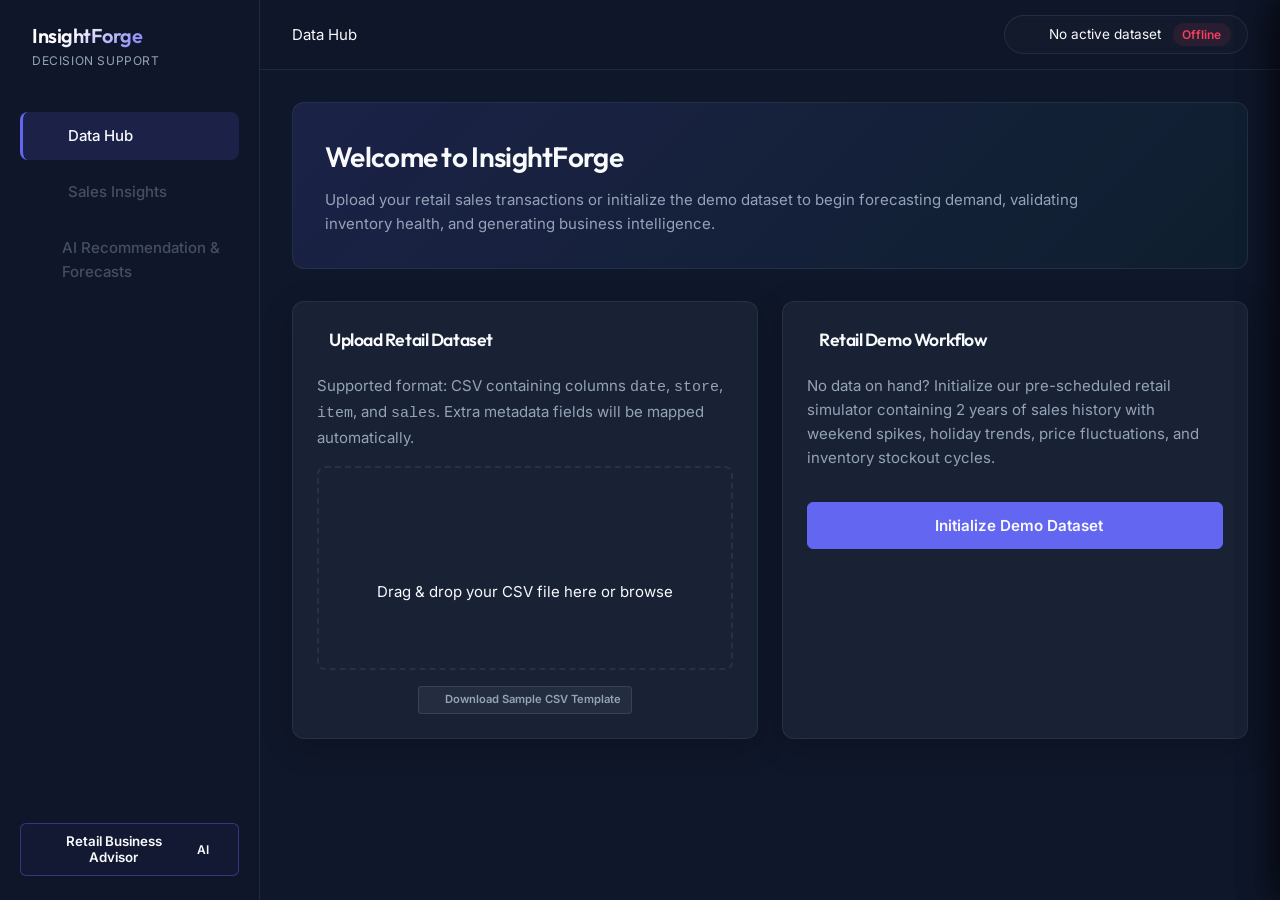
==== frontend/index.html @ f1011c2a "feat: forecasting experience - pre-train AI preview + real training progress (Phase 3) Model lineup " ====
<!DOCTYPE html>
<html lang="en">
<head>
    <meta charset="UTF-8">
    <meta name="viewport" content="width=device-width, initial-scale=1.0">
    <title>InsightForge – AI Retail Decision Support System</title>
    <!-- Google Fonts -->
    <link rel="preconnect" href="https://fonts.googleapis.com">
    <link rel="preconnect" href="https://fonts.gstatic.com" crossorigin>
    <link href="https://fonts.googleapis.com/css2?family=Inter:wght@300;400;500;600;700&family=Outfit:wght@400;500;600;700&display=swap" rel="stylesheet">
    <!-- Lucide Icons -->
    <script src="https://unpkg.com/lucide@latest"></script>
    <!-- Plotly.js -->
    <script src="https://cdn.plot.ly/plotly-2.32.0.min.js"></script>
    <!-- KaTeX for math formulas -->
    <link rel="stylesheet" href="https://cdn.jsdelivr.net/npm/katex@0.16.9/dist/katex.min.css">
    <script src="https://cdn.jsdelivr.net/npm/katex@0.16.9/dist/katex.min.js"></script>
    <!-- CSS Stylesheet -->
    <link rel="stylesheet" href="styles.css">
</head>
<body>
    <div class="app-container">
        <!-- Sidebar Navigation -->
        <aside class="sidebar">
            <div class="sidebar-header">
                <div class="logo-icon">
                    <i data-lucide="activity" class="accent-color"></i>
                </div>
                <div class="logo-text">
                    <h1>InsightForge</h1>
                    <span>Decision Support</span>
                </div>
            </div>
            
            <nav class="sidebar-menu">
                <a href="#" class="menu-item active" data-page="data-hub">
                    <i data-lucide="database"></i>
                    <span>Data Hub</span>
                </a>
                <a href="#" class="menu-item disabled" id="nav-eda" data-page="eda">
                    <i data-lucide="pie-chart"></i>
                    <span>Sales Insights</span>
                </a>
                <a href="#" class="menu-item disabled" id="nav-forecast" data-page="forecasting">
                    <i data-lucide="trending-up"></i>
                    <span>AI Recommendation & Forecasts</span>
                </a>
            </nav>
            
            <div class="sidebar-footer">
                <button class="btn btn-secondary chat-toggle-btn" id="open-chat-btn">
                    <i data-lucide="message-square-code"></i>
                    <span>Retail Business Advisor</span>
                    <span class="badge badge-pulse">AI</span>
                </button>
            </div>
        </aside>

        <!-- Main Layout Area -->
        <div class="main-layout">
            <!-- Header -->
            <header class="app-header">
                <div class="header-left">
                    <div class="breadcrumb">
                        <span id="current-page-title">Data Hub</span>
                    </div>
                </div>
                <div class="header-right">
                    <div class="dataset-status-card" id="header-status-card">
                        <i data-lucide="alert-circle" class="warning-color"></i>
                        <span id="header-dataset-name">No active dataset</span>
                        <span class="status-badge status-offline" id="header-dataset-badge">Offline</span>
                        <button class="btn btn-secondary btn-xs hidden" id="clear-dataset-btn" title="Clear the active dataset and every trained model, and start fresh">
                            <i data-lucide="trash-2"></i> Clear
                        </button>
                    </div>
                </div>
            </header>

            <!-- Main Content Scroll Container -->
            <main class="content-container">
                
                <!-- 1. DATA HUB PAGE -->
                <section class="content-page active" id="page-data-hub">
                    <div class="welcome-banner">
                        <div class="banner-content">
                            <h2>Welcome to InsightForge</h2>
                            <p>Upload your retail sales transactions or initialize the demo dataset to begin forecasting demand, validating inventory health, and generating business intelligence.</p>
                        </div>
                    </div>
                    
                    <div class="grid grid-2">
                        <!-- Upload Container -->
                        <div class="card glassmorphic">
                            <div class="card-header">
                                <div class="card-title-icon"><i data-lucide="upload-cloud"></i></div>
                                <h3>Upload Retail Dataset</h3>
                            </div>
                            <div class="card-body">
                                <p class="text-secondary mb-4">Supported format: CSV containing columns <code>date</code>, <code>store</code>, <code>item</code>, and <code>sales</code>. Extra metadata fields will be mapped automatically.</p>
                                <div class="upload-dropzone" id="dropzone">
                                    <input type="file" id="file-input" accept=".csv" class="hidden-input">
                                    <i data-lucide="file-spreadsheet" class="upload-icon"></i>
                                    <p class="dropzone-text">Drag & drop your CSV file here or <span class="accent-color cursor-pointer">browse</span></p>
                                    <span class="file-info" id="selected-file-info"></span>
                                </div>
                                <div style="margin-top: 1rem; text-align: center;">
                                    <a href="http://127.0.0.1:8000/api/dataset/template" download class="btn btn-secondary btn-xs" id="download-template-link" style="text-decoration: none; display: inline-flex; align-items: center; gap: 4px; padding: 4px 10px; font-size: 0.7rem; border-radius: 4px; background: rgba(255,255,255,0.05); border: 1px solid rgba(255,255,255,0.1); color: var(--text-secondary); cursor: pointer; transition: all 0.2s;">
                                        <i data-lucide="download" style="width: 12px; height: 12px; vertical-align: middle;"></i> Download Sample CSV Template
                                    </a>
                                </div>
                            </div>
                        </div>
                        
                        <!-- Quick Demo Load -->
                        <div class="card glassmorphic">
                            <div class="card-header">
                                <div class="card-title-icon"><i data-lucide="play-circle"></i></div>
                                <h3>Retail Demo Workflow</h3>
                            </div>
                            <div class="card-body flex-col justify-between">
                                <p class="text-secondary mb-4">No data on hand? Initialize our pre-scheduled retail simulator containing 2 years of sales history with weekend spikes, holiday trends, price fluctuations, and inventory stockout cycles.</p>
                                <button class="btn btn-primary btn-large w-full mt-4" id="load-demo-btn">
                                    <i data-lucide="cpu"></i>
                                    <span>Initialize Demo Dataset</span>
                                </button>
                                <div id="demo-load-status" class="mt-3 text-center text-sm"></div>
                            </div>
                        </div>
                    </div>
                    
                    <!-- Validation and Summary Section -->
                    <div class="card glassmorphic mt-6 hidden" id="dataset-summary-card">
                        <div class="card-header flex-row justify-between align-center">
                            <div class="flex-row align-center gap-2">
                                <div class="card-title-icon"><i data-lucide="shield-check" class="success-color"></i></div>
                                <h3>Dataset Health Check</h3>
                            </div>
                            <span class="badge badge-success" id="dataset-health-badge">✓ Ready for Planning</span>
                        </div>
                        <div class="card-body">
                            <div class="stats-overview-grid">
                                <div class="stat-box">
                                    <span class="stat-label">Total Records</span>
                                    <span class="stat-value" id="val-records">-</span>
                                </div>
                                <div class="stat-box">
                                    <span class="stat-label">Unique Stores</span>
                                    <span class="stat-value" id="val-stores">-</span>
                                </div>
                                <div class="stat-box">
                                    <span class="stat-label">Unique Products</span>
                                    <span class="stat-value" id="val-products">-</span>
                                </div>
                                <div class="stat-box">
                                    <span class="stat-label">Product Categories</span>
                                    <span class="stat-value" id="val-categories">-</span>
                                </div>
                            </div>
                            
                            <div class="validation-details-row mt-6">
                                <div class="info-block">
                                    <strong>Date Span:</strong>
                                    <span id="val-date-range">-</span>
                                </div>
                                <div class="info-block">
                                    <strong>Dataset Profile:</strong>
                                    <p class="text-secondary mt-1" id="val-profile-text">Checking dataset details...</p>
                                </div>
                            </div>
                            
                            <div class="alert alert-info mt-4" style="background: rgba(16,185,129,0.05); border: 1px solid rgba(16,185,129,0.15); border-radius: 6px; padding: 12px;">
                                <div class="flex-row align-center gap-2">
                                    <i data-lucide="check-circle" class="success-color" style="width: 18px; height: 18px;"></i>
                                    <span class="text-sm font-semibold text-primary">Your data is fully prepared. You can now proceed to explore business seasonality or generate forecasts.</span>
                                </div>
                            </div>
                            
                            <div class="alert alert-warning mt-4 hidden" id="validation-warnings-box">
                                <i data-lucide="alert-triangle"></i>
                                <div class="alert-content">
                                    <strong>Warnings detected:</strong>
                                    <ul class="warnings-list mt-1" id="validation-warnings-list"></ul>
                                </div>
                            </div>
                        </div>
                    </div>
                    
                    <!-- Data Preview Table -->
                    <div class="card glassmorphic mt-6 hidden" id="dataset-preview-card">
                        <div class="card-header">
                            <div class="card-title-icon"><i data-lucide="table"></i></div>
                            <h3>Data Preview (First 10 Rows)</h3>
                        </div>
                        <div class="card-body scrollable-x">
                            <table class="data-table" id="preview-table">
                                <thead>
                                    <!-- Dynamic -->
                                </thead>
                                <tbody>
                                    <!-- Dynamic -->
                                </tbody>
                            </table>
                        </div>
                    </div>
                </section>

                <!-- 2. EXPLORATORY EDA PAGE -->
                <section class="content-page" id="page-eda">
                    <!-- EDA Statistics Summary Cards -->
                    <div class="stats-overview-grid">
                        <div class="stat-box card glassmorphic">
                            <span class="stat-label">Average Unit Price</span>
                            <span class="stat-value" id="eda-avg-price">₹0.00</span>
                        </div>
                        <div class="stat-box card glassmorphic">
                            <span class="stat-label">Average Daily Sales Volume</span>
                            <span class="stat-value" id="eda-avg-sold">0</span>
                        </div>
                        <div class="stat-box card glassmorphic">
                            <span class="stat-label">Unusual Sales Spikes</span>
                            <span class="stat-value warning-color" id="eda-outliers-count">0</span>
                        </div>
                    </div>

                    <!-- Filter Bar -->
                    <div class="card glassmorphic filter-bar mt-6" id="eda-filter-bar">
                        <div class="filter-bar-row">
                            <div class="filter-control" id="product-filter-control">
                                <button class="btn btn-secondary filter-dropdown-toggle" id="product-filter-toggle" type="button">
                                    <i data-lucide="package"></i>
                                    <span id="product-filter-label">All Products</span>
                                    <i data-lucide="chevron-down"></i>
                                </button>
                                <div class="filter-dropdown-panel hidden" id="product-filter-panel">
                                    <input type="text" class="filter-search-input" id="product-filter-search" placeholder="Search products...">
                                    <div class="filter-checkbox-list" id="product-filter-list"><!-- Dynamic --></div>
                                    <div class="filter-dropdown-actions">
                                        <button class="btn-link" id="product-filter-clear">Clear</button>
                                        <button class="btn btn-primary btn-xs" id="product-filter-apply">Apply</button>
                                    </div>
                                </div>
                            </div>

                            <div class="filter-control" id="category-filter-control">
                                <span class="filter-label">Category</span>
                                <div class="filter-chip-group" id="category-filter-chips"><!-- Dynamic --></div>
                            </div>
                        </div>
                        <div class="filter-bar-row">
                            <div class="filter-control">
                                <span class="filter-label">Date Range</span>
                                <input type="date" class="filter-date-input" id="filter-start-date">
                                <span class="text-secondary text-xs">to</span>
                                <input type="date" class="filter-date-input" id="filter-end-date">
                            </div>
                            <div class="filter-control filter-quick-chips" id="date-quick-chips">
                                <button class="btn-chip" data-range="30">Last 30 Days</button>
                                <button class="btn-chip" data-range="quarter">This Quarter</button>
                                <button class="btn-chip" data-range="year">This Year</button>
                                <button class="btn-chip" data-range="all">All Time</button>
                            </div>
                            <button class="btn btn-secondary btn-xs hidden" id="filter-reset-btn">
                                <i data-lucide="x-circle"></i> Reset Filters
                            </button>
                        </div>
                    </div>

                    <!-- Charts Grid -->
                    <div class="grid grid-2 mt-6">
                        <!-- Sales Trendline -->
                        <div class="card glassmorphic chart-card">
                            <div class="card-header flex-row justify-between align-center">
                                <h3>Sales Volume Trend Over Time</h3>
                                <button class="btn btn-icon explain-chart-btn" data-chart="sales_trend"><i data-lucide="sparkles"></i> Explain</button>
                            </div>
                            <div class="card-body chart-wrapper">
                                <div id="chart-sales-trend" class="plotly-container"></div>
                                <div class="chart-loader" id="loader-sales-trend">
                                    <div class="spinner"></div>
                                    <span>Generating sales trendline...</span>
                                </div>
                            </div>
                            <div class="ai-observation-box mt-4" style="background: rgba(99, 102, 241, 0.03); border: 1px solid rgba(99, 102, 241, 0.1); border-radius: 6px; padding: 12px; margin-top: 12px;">
                                <div class="flex-row align-center gap-2 mb-1">
                                    <i data-lucide="bot" class="accent-color" style="width: 14px; height: 14px;"></i>
                                    <strong class="text-xs text-primary">Retail Assistant Observation: Sales Trend</strong>
                                </div>
                                <div class="text-xs text-secondary leading-relaxed" style="font-size: 0.72rem; line-height: 1.35;">
                                    <strong>What Happened:</strong> Daily units sold remain stable with consistent weekly purchase cycles.<br>
                                    <strong>Why:</strong> Predictable customer demand combined with regular restock schedules.<br>
                                    <strong>Recommended Action:</strong> Maintain current operational plans. No emergency adjustments needed for baseline trend.
                                </div>
                            </div>
                        </div>
                        
                        <!-- Sales Drivers (business view first, raw heatmap tucked behind Advanced Technical Details) -->
                        <div class="card glassmorphic chart-card">
                            <div class="card-header flex-row justify-between align-center">
                                <h3>Key Sales Drivers & Influences</h3>
                                <button class="btn btn-icon explain-chart-btn" data-chart="correlation_matrix"><i data-lucide="sparkles"></i> Explain</button>
                            </div>
                            <div class="card-body">
                                <div class="ai-observation-box" style="background: rgba(99, 102, 241, 0.03); border: 1px solid rgba(99, 102, 241, 0.1); border-radius: 6px; padding: 12px;">
                                    <div class="flex-row align-center gap-2 mb-1">
                                        <i data-lucide="bot" class="accent-color" style="width: 14px; height: 14px;"></i>
                                        <strong class="text-xs text-primary">Sales are strongly influenced by</strong>
                                    </div>
                                    <ul class="text-xs text-secondary leading-relaxed" id="ai-obs-correlation-text" style="font-size: 0.78rem; line-height: 1.6; list-style: none; padding: 0; margin: 0.5rem 0 0;">
                                        <li>Evaluating sales relationships...</li>
                                    </ul>
                                </div>
                                <details class="technical-details-disclosure mt-4" id="correlation-details" style="width: 100%;">
                                    <summary class="cursor-pointer text-xs font-semibold text-secondary flex-row align-center gap-2" style="user-select: none; outline: none; list-style: none;">
                                        <i data-lucide="settings" style="width:12px;height:12px;color:var(--accent);"></i>
                                        View Detailed Analysis
                                    </summary>
                                    <div class="chart-wrapper mt-3">
                                        <div id="chart-correlation" class="plotly-container"></div>
                                        <div class="chart-loader" id="loader-correlation">
                                            <div class="spinner"></div>
                                            <span>Calculating correlations...</span>
                                        </div>
                                    </div>
                                </details>
                            </div>
                        </div>
                    </div>

                    <div class="grid grid-2 mt-6">
                        <!-- Weekly Seasonality -->
                        <div class="card glassmorphic chart-card">
                            <div class="card-header flex-row justify-between align-center">
                                <h3>Weekly Sales Patterns (By Day)</h3>
                                <button class="btn btn-icon explain-chart-btn" data-chart="weekly_seasonality"><i data-lucide="sparkles"></i> Explain</button>
                            </div>
                            <div class="card-body chart-wrapper">
                                <div id="chart-weekly" class="plotly-container"></div>
                                <div class="chart-loader" id="loader-weekly">
                                    <div class="spinner"></div>
                                    <span>Computing weekly profile...</span>
                                </div>
                            </div>
                            <div class="ai-observation-box mt-4" style="background: rgba(99, 102, 241, 0.03); border: 1px solid rgba(99, 102, 241, 0.1); border-radius: 6px; padding: 12px; margin-top: 12px;">
                                <div class="flex-row align-center gap-2 mb-1">
                                    <i data-lucide="bot" class="accent-color" style="width: 14px; height: 14px;"></i>
                                    <strong class="text-xs text-primary">Retail Assistant Observation: Weekly Profile</strong>
                                </div>
                                <div class="text-xs text-secondary leading-relaxed" style="font-size: 0.72rem; line-height: 1.35;">
                                    <strong>What Happened:</strong> Units sold spike significantly on Fridays, Saturdays, and Sundays.<br>
                                    <strong>Why:</strong> Weekly household shopping cycles and weekend promotions.<br>
                                    <strong>Recommended Action:</strong> Schedule restock deliveries to arrive by Thursday afternoon to prevent weekend stockouts.
                                </div>
                            </div>
                        </div>
                        
                        <!-- Monthly Seasonality -->
                        <div class="card glassmorphic chart-card">
                            <div class="card-header flex-row justify-between align-center">
                                <h3>Monthly Seasonality Patterns</h3>
                                <button class="btn btn-icon explain-chart-btn" data-chart="monthly_seasonality"><i data-lucide="sparkles"></i> Explain</button>
                            </div>
                            <div class="card-body chart-wrapper">
                                <div id="chart-monthly" class="plotly-container"></div>
                                <div class="chart-loader" id="loader-monthly">
                                    <div class="spinner"></div>
                                    <span>Computing yearly seasonality...</span>
                                </div>
                            </div>
                            <div class="ai-observation-box mt-4" style="background: rgba(99, 102, 241, 0.03); border: 1px solid rgba(99, 102, 241, 0.1); border-radius: 6px; padding: 12px; margin-top: 12px;">
                                <div class="flex-row align-center gap-2 mb-1">
                                    <i data-lucide="bot" class="accent-color" style="width: 14px; height: 14px;"></i>
                                    <strong class="text-xs text-primary">Retail Assistant Observation: Monthly Profile</strong>
                                </div>
                                <div class="text-xs text-secondary leading-relaxed" style="font-size: 0.72rem; line-height: 1.35;">
                                    <strong>What Happened:</strong> Demand spikes in December (holidays) and June/July (vacations).<br>
                                    <strong>Why:</strong> Seasonal holiday buying habits and summer vacation shopping.<br>
                                    <strong>Recommended Action:</strong> Increase target replenishment stock levels by 20% starting 3 weeks prior to peak months.
                                </div>
                            </div>
                        </div>
                    </div>

                    <div class="grid grid-2 mt-6">
                        <!-- Top Products -->
                        <div class="card glassmorphic chart-card">
                            <div class="card-header flex-row justify-between align-center">
                                <h3>Top Selling Products</h3>
                                <button class="btn btn-icon explain-chart-btn" data-chart="top_products"><i data-lucide="sparkles"></i> Explain</button>
                            </div>
                            <div class="card-body chart-wrapper">
                                <div id="chart-top-products" class="plotly-container"></div>
                                <div class="chart-loader" id="loader-top-products">
                                    <div class="spinner"></div>
                                    <span>Ranking top products...</span>
                                </div>
                            </div>
                        </div>

                        <!-- Category Performance -->
                        <div class="card glassmorphic chart-card">
                            <div class="card-header flex-row justify-between align-center">
                                <h3>Sales by Category</h3>
                                <button class="btn btn-icon explain-chart-btn" data-chart="category_performance"><i data-lucide="sparkles"></i> Explain</button>
                            </div>
                            <div class="card-body chart-wrapper">
                                <div id="chart-category" class="plotly-container"></div>
                                <div class="chart-loader" id="loader-category">
                                    <div class="spinner"></div>
                                    <span>Comparing categories...</span>
                                </div>
                            </div>
                        </div>
                    </div>

                    <div class="grid grid-2 mt-6">
                        <!-- Revenue by Category -->
                        <div class="card glassmorphic chart-card">
                            <div class="card-header flex-row justify-between align-center">
                                <h3>Revenue by Category</h3>
                                <button class="btn btn-icon explain-chart-btn" data-chart="revenue_by_category"><i data-lucide="sparkles"></i> Explain</button>
                            </div>
                            <div class="card-body chart-wrapper">
                                <div id="chart-revenue-category" class="plotly-container"></div>
                                <div class="chart-loader" id="loader-revenue-category">
                                    <div class="spinner"></div>
                                    <span>Totaling revenue by category...</span>
                                </div>
                            </div>
                        </div>

                        <!-- Monthly Revenue Trend -->
                        <div class="card glassmorphic chart-card">
                            <div class="card-header flex-row justify-between align-center">
                                <h3>Monthly Revenue Trend</h3>
                                <button class="btn btn-icon explain-chart-btn" data-chart="monthly_revenue_trend"><i data-lucide="sparkles"></i> Explain</button>
                            </div>
                            <div class="card-body chart-wrapper">
                                <div id="chart-monthly-revenue" class="plotly-container"></div>
                                <div class="chart-loader" id="loader-monthly-revenue">
                                    <div class="spinner"></div>
                                    <span>Charting revenue over time...</span>
                                </div>
                            </div>
                        </div>
                    </div>

                    <div class="grid grid-2 mt-6">
                        <!-- Stock Status Distribution -->
                        <div class="card glassmorphic chart-card">
                            <div class="card-header flex-row justify-between align-center">
                                <h3>Inventory Health Distribution</h3>
                                <button class="btn btn-icon explain-chart-btn" data-chart="stock_status_distribution"><i data-lucide="sparkles"></i> Explain</button>
                            </div>
                            <div class="card-body chart-wrapper">
                                <div id="chart-stock-status" class="plotly-container"></div>
                                <div class="chart-loader" id="loader-stock-status">
                                    <div class="spinner"></div>
                                    <span>Classifying stock health...</span>
                                </div>
                            </div>
                        </div>

                        <!-- Promotion Impact -->
                        <div class="card glassmorphic chart-card">
                            <div class="card-header flex-row justify-between align-center">
                                <h3>Promotion Impact on Demand</h3>
                                <button class="btn btn-icon explain-chart-btn" data-chart="promotion_impact"><i data-lucide="sparkles"></i> Explain</button>
                            </div>
                            <div class="card-body chart-wrapper">
                                <div id="chart-promotion-impact" class="plotly-container"></div>
                                <div class="chart-loader" id="loader-promotion-impact">
                                    <div class="spinner"></div>
                                    <span>Comparing promo vs. non-promo demand...</span>
                                </div>
                            </div>
                        </div>
                    </div>

                    <!-- Fast / Slow Movers -->
                    <div class="card glassmorphic mt-6">
                        <div class="card-header">
                            <div class="card-title-icon"><i data-lucide="gauge"></i></div>
                            <h3>Fast &amp; Slow Movers <span class="text-secondary text-xs font-normal">(last 30 days vs. prior 30 days)</span></h3>
                        </div>
                        <div class="card-body">
                            <div class="grid grid-2">
                                <div>
                                    <div class="movers-list-title fastest"><i data-lucide="trending-up"></i> Fastest Growing</div>
                                    <ul class="movers-list" id="movers-fastest-list"><!-- Dynamic --></ul>
                                </div>
                                <div>
                                    <div class="movers-list-title slowest"><i data-lucide="trending-down"></i> Slowest Moving</div>
                                    <ul class="movers-list" id="movers-slowest-list"><!-- Dynamic --></ul>
                                </div>
                            </div>
                        </div>
                    </div>

                    <!-- Outlier Table Section -->
                    <div class="card glassmorphic mt-6">
                        <div class="card-header">
                            <div class="card-title-icon"><i data-lucide="activity"></i></div>
                            <h3>Sales Anomalies & Unusual Spikes</h3>
                        </div>
                        <div class="card-body scrollable-y max-h-300">
                            <table class="data-table" id="outliers-table">
                                <thead>
                                    <tr>
                                        <th>Date</th>
                                        <th>Product ID</th>
                                        <th>Product Name</th>
                                        <th>Units Sold</th>
                                        <th>Normal Demand Bounds</th>
                                    </tr>
                                </thead>
                                <tbody>
                                    <!-- Dynamic -->
                                </tbody>
                            </table>
                        </div>
                    </div>
                </section>

                <!-- 3. FORECAST ENGINE PAGE -->
                <section class="content-page" id="page-forecasting">
                    <!-- Train Control Banner -->
                    <div class="train-control-card card glassmorphic">
                        <div class="flex-row justify-between align-center wrap gap-4">
                            <div>
                                <h3>Model Optimization & Forecasting</h3>
                                <p class="text-secondary mt-1">Train Ridge Regression, Gradient Boosting, and Prophet models for all products. The system automatically recommends the best-performing model based on cross-validation.</p>
                            </div>
                            <div class="flex-row align-center gap-4 wrap">
                                <div class="form-check flex-row align-center gap-2" style="margin-right: 1rem;">
                                    <input type="checkbox" id="smooth-outliers-check" class="form-checkbox" checked style="width: 16px; height: 16px; accent-color: var(--accent); cursor: pointer;">
                                    <label for="smooth-outliers-check" class="text-sm text-secondary cursor-pointer" style="cursor: pointer; user-select: none;">Clean up Unusual Sales Spikes (Recommended)</label>
                                </div>
                                <div class="flex-row gap-2">
                                    <button class="btn btn-secondary" id="open-learning-btn">
                                        <i data-lucide="book-open"></i>
                                        <span>Learning Center</span>
                                    </button>
                                    <button class="btn btn-primary btn-large" id="train-models-btn">
                                        <i data-lucide="refresh-cw"></i>
                                        <span>Train Forecasting Models</span>
                                    </button>
                                </div>
                            </div>
                        </div>
                        <div id="training-progress-box" class="mt-4 hidden">
                            <div class="progress-bar-container">
                                <div class="progress-bar-fill" id="training-progress-fill"></div>
                            </div>
                            <span class="text-sm mt-1 block text-center" id="training-progress-text">Fitting model trees...</span>
                        </div>
                    </div>

                    <!-- Pre-Training AI Preview — a cheap, model-free heuristic shown before Train is
                         clicked. Explicitly framed as a preview, not a promise: the actual winner is
                         always whichever model validates best once training runs. -->
                    <div class="card glassmorphic mt-4 pretrain-card hidden" id="pretrain-recommendation-card">
                        <div class="flex-row align-center gap-3">
                            <div class="card-title-icon"><i data-lucide="sparkles"></i></div>
                            <div>
                                <div class="pretrain-label">Before You Train — AI Preview</div>
                                <p class="mt-1" id="pretrain-reason-text">Analyzing your dataset...</p>
                                <p class="text-secondary text-xs mt-1" id="pretrain-price-note"></p>
                            </div>
                        </div>
                    </div>

                    <!-- Model Not Trained Empty State -->
                    <div class="card glassmorphic mt-6 text-center" id="forecast-empty-state">
                        <div class="card-body p-8 flex-col align-center justify-center gap-4">
                            <div class="empty-state-icon">
                                <i data-lucide="line-chart" class="warning-color" style="width: 48px; height: 48px;"></i>
                            </div>
                            <h3>Forecasting Workspace Offline</h3>
                            <p class="text-secondary max-w-500 mx-auto">Models have not been trained for the active dataset yet. Click the "Train Forecasting Models" button above to run optimization for Ridge Regression, Gradient Boosting, and Prophet models.</p>
                        </div>
                    </div>

                    <!-- Business Health Executive Summary Board (Hidden until trained) -->
                    <div class="flex-col gap-4 mt-6 hidden" id="forecast-summary-container">
                        <!-- TIER 1: Today's Recommendation — the conclusion, read this first -->
                        <div>
                            <div class="tier-label"><i data-lucide="target" style="width:12px;height:12px;"></i>Today's Recommendation</div>
                            <div class="card glassmorphic border-pulse" id="exec-recommendation-banner" style="background: rgba(16, 185, 129, 0.03); border: 1.5px solid rgba(16, 185, 129, 0.2); padding: 1.25rem;">
                                <div class="flex-row justify-between align-start wrap gap-4">
                                    <ul id="todays-recommendation-list" style="list-style:none; padding:0; margin:0; display:flex; flex-direction:column; gap:0.5rem; font-size:0.85rem; color: var(--text-primary);">
                                        <li>Select a product to see today's recommendation...</li>
                                    </ul>
                                    <button class="btn btn-secondary btn-xs" id="exec-action-ack-btn" style="padding: 5px 12px; font-size: 0.72rem; flex-shrink: 0;">
                                        <i data-lucide="check" class="inline-icon" style="width: 12px; height: 12px; vertical-align: middle; margin-right: 4px;"></i> Acknowledge
                                    </button>
                                </div>
                            </div>
                        </div>

                        <!-- TIER 2: Business Overview — supporting context for the recommendation above -->
                        <div>
                            <div class="tier-label"><i data-lucide="layout-grid" style="width:12px;height:12px;"></i>Business Overview</div>
                            <div class="grid grid-6" style="display: grid; grid-template-columns: repeat(6, 1fr); gap: 1rem;">
                            <!-- 1. Demand Outlook -->
                            <div class="stat-box card glassmorphic text-center" style="padding: 1rem 0.5rem; display: flex; flex-direction: column; align-items: center; justify-content: center; min-height: 90px;">
                                <span class="stat-label" style="font-size: 0.68rem; text-transform: uppercase; letter-spacing: 0.5px; opacity: 0.8; font-weight: 600;">Demand Outlook</span>
                                <span class="stat-value text-primary mt-2 block" id="exec-demand-outlook" style="font-size: 1.15rem; font-weight: 700; color: var(--text-primary);">-</span>
                            </div>
                            <!-- 2. Projected Revenue -->
                            <div class="stat-box card glassmorphic text-center" style="padding: 1rem 0.5rem; display: flex; flex-direction: column; align-items: center; justify-content: center; min-height: 90px;">
                                <span class="stat-label" style="font-size: 0.68rem; text-transform: uppercase; letter-spacing: 0.5px; opacity: 0.8; font-weight: 600;">Projected Revenue</span>
                                <span class="stat-value text-primary mt-2 block" id="exec-projected-revenue" style="font-size: 1.15rem; font-weight: 700; color: var(--text-primary);">-</span>
                            </div>
                            <!-- 3. Inventory Status -->
                            <div class="stat-box card glassmorphic text-center" style="padding: 1rem 0.5rem; display: flex; flex-direction: column; align-items: center; justify-content: center; min-height: 90px;">
                                <span class="stat-label" style="font-size: 0.68rem; text-transform: uppercase; letter-spacing: 0.5px; opacity: 0.8; font-weight: 600;">Inventory Status</span>
                                <span class="stat-value mt-2 block" id="exec-inventory-status" style="font-size: 1.15rem; font-weight: 700; color: var(--text-primary);">-</span>
                            </div>
                            <!-- 4. Potential Revenue Loss -->
                            <div class="stat-box card glassmorphic text-center" style="padding: 1rem 0.5rem; display: flex; flex-direction: column; align-items: center; justify-content: center; min-height: 90px;">
                                <span class="stat-label" style="font-size: 0.68rem; text-transform: uppercase; letter-spacing: 0.5px; opacity: 0.8; font-weight: 600;">Lost Revenue Risk</span>
                                <span class="stat-value mt-2 block" id="exec-revenue-loss" style="font-size: 1.15rem; font-weight: 700; color: var(--text-primary);">-</span>
                            </div>
                            <!-- 5. Prediction Accuracy -->
                            <div class="stat-box card glassmorphic text-center" style="padding: 1rem 0.5rem; display: flex; flex-direction: column; align-items: center; justify-content: center; min-height: 90px;">
                                <span class="stat-label" style="font-size: 0.68rem; text-transform: uppercase; letter-spacing: 0.5px; opacity: 0.8; font-weight: 600;">Forecast Accuracy</span>
                                <span class="stat-value text-primary mt-2 block" id="exec-prediction-accuracy" style="font-size: 1.15rem; font-weight: 700; color: var(--text-primary);">-</span>
                                <span class="rating-badge mt-1" id="exec-prediction-accuracy-detail" style="margin-top: 4px;"></span>
                            </div>
                            <!-- 6. Forecast Reliability -->
                            <div class="stat-box card glassmorphic text-center" style="padding: 1rem 0.5rem; display: flex; flex-direction: column; align-items: center; justify-content: center; min-height: 90px;">
                                <span class="stat-label" style="font-size: 0.68rem; text-transform: uppercase; letter-spacing: 0.5px; opacity: 0.8; font-weight: 600;">Forecast Reliability</span>
                                <span class="stat-value text-primary mt-2 block" id="exec-forecast-reliability" style="font-size: 1.15rem; font-weight: 700; color: var(--text-primary);">-</span>
                            </div>
                            </div>
                        </div>
                    </div>

                    <!-- TIER 3: Forecast — the supporting evidence behind the recommendation above -->
                    <div class="tier-label mt-6 hidden" id="forecast-workspace-label"><i data-lucide="line-chart" style="width:12px;height:12px;"></i>Forecast</div>
                    <!-- Main forecasting workspace -->
                    <div class="grid grid-3-1 mt-2 hidden" id="forecast-workspace">
                        <!-- Forecasting Left: Selection & Plot -->
                        <div class="flex-col gap-6">
                            <!-- Selector Card -->
                            <div class="card glassmorphic">
                                <div class="card-body flex-row align-center justify-between wrap gap-4">
                                    <div class="flex-row align-center gap-4">
                                        <div class="form-group">
                                            <label for="forecast-product-select">Target Product</label>
                                            <select id="forecast-product-select" class="form-select">
                                                <!-- Dynamic products -->
                                            </select>
                                        </div>
                                        <div class="form-group">
                                            <label for="forecast-horizon-select">Horizon</label>
                                            <select id="forecast-horizon-select" class="form-select w-80">
                                                <option value="30">30 Days</option>
                                                <option value="60">60 Days</option>
                                                <option value="90">90 Days</option>
                                            </select>
                                        </div>
                                    </div>

                                    <div class="flex-row gap-2">
                                        <button class="btn btn-secondary" id="export-report-btn">
                                            <i data-lucide="download"></i>
                                            <span>Export Report</span>
                                        </button>
                                        <button class="btn btn-primary" id="run-forecast-btn">
                                            <i data-lucide="sparkles"></i>
                                            <span>Generate Forecast</span>
                                        </button>
                                    </div>
                                </div>
                                <div class="card-body" style="padding-top: 0;">
                                    <details class="technical-details-disclosure" style="width: 100%;">
                                        <summary class="cursor-pointer text-xs font-semibold text-secondary flex-row align-center gap-2" style="user-select: none; outline: none; list-style: none;">
                                            <i data-lucide="settings" style="width:12px;height:12px;color:var(--accent);"></i>
                                            Advanced: Override Forecasting Engine
                                        </summary>
                                        <div class="mt-3 form-group" style="max-width: 320px;">
                                            <label for="forecast-model-select">Forecasting Engine</label>
                                            <select id="forecast-model-select" class="form-select">
                                                <!-- Dynamic models -->
                                            </select>
                                        </div>
                                    </details>
                                </div>
                            </div>

                            <!-- What-If Simulator Card -->
                            <div class="card glassmorphic" id="whatif-simulator-card">
                                <div class="card-header flex-row justify-between align-center">
                                    <div class="flex-row align-center gap-2">
                                        <i data-lucide="sliders" class="accent-color"></i>
                                        <h3>Demand What-If Simulator</h3>
                                    </div>
                                    <span class="text-xs text-secondary italic" style="border: 1px solid var(--accent-light); padding: 2px 6px; border-radius: 4px;">Simulation Estimate</span>
                                </div>
                                <div class="card-body flex-col gap-4">
                                    <!-- Presets row -->
                                    <div class="flex-col gap-2">
                                        <span class="text-xs text-secondary font-semibold" style="font-weight: 600;">Scenario Presets</span>
                                        <div class="flex-row gap-2 wrap" id="scenario-presets-container">
                                            <button class="btn btn-secondary btn-xs preset-btn" data-preset="baseline">🔄 Back to Baseline</button>
                                            <button class="btn btn-secondary btn-xs preset-btn" data-preset="holiday">📈 Holiday Season</button>
                                            <button class="btn btn-secondary btn-xs preset-btn" data-preset="promo">🎉 Weekend Promotion</button>
                                            <button class="btn btn-secondary btn-xs preset-btn" data-preset="discount">💸 10% Discount</button>
                                            <button class="btn btn-secondary btn-xs preset-btn" data-preset="delay">📦 Supplier Delay</button>
                                            <button class="btn btn-secondary btn-xs preset-btn" data-preset="surge">📉 Demand Surge</button>
                                        </div>
                                    </div>

                                    <!-- Price Multiplier Control -->
                                    <div class="form-group flex-col gap-1">
                                        <div class="flex-row justify-between align-center">
                                            <label for="sim-price-slider" class="text-xs">Price Adjustment</label>
                                            <span class="text-xs success-color font-semibold" id="sim-price-val">Base Price (100%)</span>
                                        </div>
                                        <input type="range" id="sim-price-slider" min="70" max="130" value="100" class="form-range" style="width: 100%; height: 6px; border-radius: 3px; accent-color: var(--accent); background: rgba(255,255,255,0.1); outline: none; cursor: pointer;">
                                    </div>

                                    <!-- Promotion Calendar Overrides -->
                                    <div class="flex-col gap-2">
                                        <div class="flex-row justify-between align-center">
                                            <span class="text-xs">Promotion Calendar Overrides (Days 1 - 30)</span>
                                            <button class="text-xs accent-color" id="clear-sim-promos-btn" style="background: none; border: none; cursor: pointer; text-decoration: underline;">Clear All</button>
                                        </div>
                                        <div class="grid grid-10 gap-1" id="sim-promo-days-grid" style="grid-template-columns: repeat(10, 1fr);">
                                            <!-- checkboxes generated dynamically for 30 days -->
                                        </div>
                                    </div>

                                    <!-- Simulator Delta Dashboard -->
                                    <div class="grid grid-2 gap-4 mt-2">
                                        <div class="stat-box flex-col gap-1" style="background: rgba(255,255,255,0.02); padding: 8px 12px; border-radius: 6px; border: 1px solid rgba(255,255,255,0.05);">
                                            <span class="text-xs text-secondary">Projected Volume Shift</span>
                                            <span class="font-semibold text-sm text-primary" id="sim-volume-delta">--</span>
                                        </div>
                                        <div class="stat-box flex-col gap-1" style="background: rgba(255,255,255,0.02); padding: 8px 12px; border-radius: 6px; border: 1px solid rgba(255,255,255,0.05);">
                                            <span class="text-xs text-secondary">Projected Revenue Impact</span>
                                            <span class="font-semibold text-sm text-primary" id="sim-revenue-delta">--</span>
                                        </div>
                                    </div>
                                    <!-- Save controls -->
                                    <div class="flex-col gap-2 pt-2 mt-2" style="border-top: 1px solid rgba(255,255,255,0.05);">
                                        <label for="sim-scenario-name" class="text-xs">Scenario Name</label>
                                        <div class="flex-row gap-2">
                                            <input type="text" id="sim-scenario-name" class="form-input" placeholder="e.g. Promo Weekend A" style="font-size: 0.72rem; padding: 4px 8px; flex-grow: 1; background: rgba(0,0,0,0.2); border: 1px solid rgba(255,255,255,0.1); border-radius: 4px; color: var(--text-primary);">
                                            <button class="btn btn-primary btn-xs" id="save-scenario-btn" style="padding: 4px 10px;">
                                                <i data-lucide="save" style="width: 12px; height: 12px; vertical-align: middle;"></i> Save
                                            </button>
                                        </div>
                                    </div>
                                </div>
                            </div>
                            
                            <!-- Plot Card -->
                            <div class="card glassmorphic chart-card">
                                <div class="card-header flex-row justify-between align-center">
                                    <div>
                                        <h3 id="forecast-chart-title">Demand Forecast vs Historic actuals</h3>
                                        <span class="text-sm text-secondary" id="forecast-chart-subtitle">AI-recommended forecast</span>
                                    </div>
                                    <button class="btn btn-icon explain-chart-btn" data-chart="demand_forecast"><i data-lucide="sparkles"></i> Explain</button>
                                </div>
                                <div class="card-body chart-wrapper">
                                    <div id="chart-forecast" class="plotly-container"></div>
                                    <div class="chart-loader" id="loader-forecast">
                                        <div class="spinner"></div>
                                        <span>Simulating demand bounds...</span>
                                    </div>
                                </div>
                            </div>
                        </div>
                        
                        <!-- Forecasting Right: Model Metrics & Info -->
                        <div class="flex-col gap-6">
                             <!-- AI Recommendation Card -->
                             <div class="card glassmorphic border-pulse">
                                 <div class="card-header">
                                     <div class="flex-row align-center gap-2">
                                         <i data-lucide="award" class="success-color"></i>
                                         <h3>AI Recommendation</h3>
                                     </div>
                                 </div>
                                 <div class="card-body">
                                     <div class="best-model-badge" id="recommender-model-name">Prophet</div>
                                     <div class="recommendation-explanation mt-4">
                                         <p class="text-sm text-secondary leading-relaxed" id="recommender-reason-text">Prophet is recommended due to lowest Mean Absolute Error.</p>
                                     </div>
                                 </div>
                             </div>

                             <!-- What should you do next? Panel -->
                             <div class="card glassmorphic border-pulse" id="decision-support-card">
                                 <div class="card-header flex-row align-center gap-2">
                                     <i data-lucide="shield-alert" class="accent-color"></i>
                                     <h3>What should you do next?</h3>
                                 </div>
                                 <div class="card-body flex-col gap-4">
                                     <!-- Stock Status Row -->
                                     <div class="flex-row justify-between align-center">
                                         <span class="text-xs text-secondary font-semibold">Safety Stock Health:</span>
                                         <span class="rating-badge rating-excellent text-xs font-semibold" id="decision-stock-status">HEALTHY</span>
                                     </div>

                                     <!-- Reorder Recommendation details -->
                                     <div class="flex-col gap-1" style="background: rgba(255,255,255,0.02); padding: 10px; border-radius: 6px; border: 1px solid rgba(255,255,255,0.05);">
                                         <span class="text-xs font-semibold text-primary">Replenishment Action:</span>
                                         <p class="text-xs text-secondary leading-relaxed mt-1" id="decision-action-text">No immediate reorder necessary.</p>
                                     </div>

                                     <!-- Financial Risk Metrics -->
                                     <div class="grid grid-2 gap-2 text-xs">
                                         <div class="flex-col gap-0.5" style="background: rgba(255,255,255,0.01); padding: 6px 8px; border-radius: 4px; border: 1px solid rgba(255,255,255,0.03);">
                                             <span class="text-secondary text-2xs block">Projected Stockouts</span>
                                             <span class="font-semibold text-primary mt-1 block" id="decision-stockout-days">0 Days</span>
                                         </div>
                                         <div class="flex-col gap-0.5" style="background: rgba(255,255,255,0.01); padding: 6px 8px; border-radius: 4px; border: 1px solid rgba(255,255,255,0.03);">
                                             <span class="text-secondary text-2xs block">Revenue at Risk</span>
                                             <span class="font-semibold text-primary mt-1 block" id="decision-revenue-risk">₹0.00</span>
                                         </div>
                                     </div>
                                 </div>
                             </div>

                             <!-- Technical Metrics Table (Progressive Disclosure) -->
                             <div class="card glassmorphic">
                                 <details class="technical-details-disclosure" style="width: 100%;">
                                     <summary class="cursor-pointer text-xs font-semibold text-secondary flex-row justify-between align-center" style="user-select: none; outline: none; list-style: none; display: flex;">
                                         <span class="flex-row align-center gap-2">
                                             <i data-lucide="settings" style="width:14px;height:14px;color:var(--accent);"></i>
                                             <strong>Advanced Technical Details</strong>
                                         </span>
                                         <span class="accent-color text-2xs" style="text-decoration: underline;">Toggle Metrics</span>
                                     </summary>
                                     <div class="mt-4" style="border-top: 1px solid rgba(255,255,255,0.05); padding-top: 12px;">
                                         <table class="data-table text-sm" id="metrics-compare-table">
                                             <thead>
                                                 <tr>
                                                     <th>Model</th>
                                                     <th class="metric-header-info" data-metric="MAE" style="cursor: pointer; text-decoration: underline dotted var(--secondary-color);">MAE <i data-lucide="info" class="inline-icon" style="width: 12px; height: 12px; vertical-align: middle;"></i></th>
                                                     <th class="metric-header-info" data-metric="MAPE" style="cursor: pointer; text-decoration: underline dotted var(--secondary-color);">MAPE <i data-lucide="info" class="inline-icon" style="width: 12px; height: 12px; vertical-align: middle;"></i></th>
                                                     <th class="metric-header-info" data-metric="R2" style="cursor: pointer; text-decoration: underline dotted var(--secondary-color);">R² <i data-lucide="info" class="inline-icon" style="width: 12px; height: 12px; vertical-align: middle;"></i></th>
                                                 </tr>
                                             </thead>
                                             <tbody>
                                                 <!-- Dynamic models comparison -->
                                             </tbody>
                                         </table>
                                         <div class="mt-4 text-xs leading-relaxed text-secondary" style="background: rgba(0,0,0,0.15); padding: 8px 12px; border-radius: 4px;">
                                             <strong class="text-primary block mb-1">Metrics Guide:</strong>
                                             <ul class="bullets-list" style="margin-left: 12px; list-style-type: disc;">
                                                 <li><strong>MAE (Mean Absolute Error):</strong> Average unit deviation in predictions.</li>
                                                 <li><strong>MAPE:</strong> Percentage error rate (under 10% is excellent).</li>
                                                 <li><strong>R²:</strong> Explains variance fit (closer to 1.0 is better).</li>
                                             </ul>
                                         </div>
                                     </div>
                                 </details>
                             </div>
                        </div>
                    </div>

                    <!-- Scenario Comparison History Section -->
                    <div class="card glassmorphic mt-6 hidden" id="scenario-history-card">
                        <div class="card-header flex-row justify-between align-center">
                            <div class="flex-row align-center gap-2">
                                <i data-lucide="history" class="accent-color"></i>
                                <h3>Scenario Comparison History</h3>
                            </div>
                            <button class="btn btn-secondary btn-xs" id="clear-scenarios-btn">Clear History</button>
                        </div>
                        <div class="card-body">
                            <table class="data-table text-sm" id="scenario-history-table">
                                <thead>
                                    <tr>
                                        <th>Scenario</th>
                                        <th>Price Level</th>
                                        <th>Promo Days</th>
                                        <th>Projected Volume</th>
                                        <th>Revenue Est.</th>
                                        <th>Stockouts</th>
                                        <th>Recommendation</th>
                                        <th>Action</th>
                                    </tr>
                                </thead>
                                <tbody id="scenario-history-tbody">
                                    <!-- Populated dynamically -->
                                </tbody>
                            </table>
                        </div>
                    </div>
                </section>
                
            </main>
        </div>

        <!-- Retail AI Assistant slide-out chat panel (collapsible) -->
        <aside class="chat-panel" id="chat-panel">
            <div class="chat-panel-header">
                <div class="chat-header-title">
                    <i data-lucide="message-square-code" class="accent-color"></i>
                    <div>
                        <h3>Retail Business Advisor</h3>
                        <span>Your Operations Consultant</span>
                    </div>
                </div>
                <button class="chat-close-btn" id="close-chat-btn">
                    <i data-lucide="x"></i>
                </button>
            </div>
            
            <div class="chat-messages-container" id="chat-messages">
                <div class="message message-bot">
                    <div class="message-avatar">
                        <i data-lucide="bot"></i>
                    </div>
                    <div class="message-content">
                        <p>Hello! I'm your Retail Business Advisor. Ask me about stock levels, sales performance, or what to do next — I'll give you a straight answer.</p>
                        <p>How can I help you today?</p>
                    </div>
                </div>
            </div>
            
            <div class="chat-suggestions-box" id="chat-suggestions" style="display: flex; flex-wrap: wrap; gap: 6px; padding: 0.75rem 1rem; border-top: 1px solid rgba(255,255,255,0.05); background: rgba(0,0,0,0.1);">
                <span class="text-2xs text-secondary w-full block mb-1 font-semibold" style="font-size: 0.65rem; text-transform: uppercase; letter-spacing: 0.3px; opacity: 0.8;">Quick Actions:</span>
                <button class="suggestion-tag" style="font-size: 0.7rem; padding: 4px 10px; border-radius: 20px; border: 1px solid rgba(255,255,255,0.08); background: rgba(255,255,255,0.03); color: var(--text-primary); cursor: pointer; transition: all 0.2s ease;">💡 Explain today's sales</button>
                <button class="suggestion-tag" style="font-size: 0.7rem; padding: 4px 10px; border-radius: 20px; border: 1px solid rgba(255,255,255,0.08); background: rgba(255,255,255,0.03); color: var(--text-primary); cursor: pointer; transition: all 0.2s ease;">📋 Summarize dataset</button>
                <button class="suggestion-tag" style="font-size: 0.7rem; padding: 4px 10px; border-radius: 20px; border: 1px solid rgba(255,255,255,0.08); background: rgba(255,255,255,0.03); color: var(--text-primary); cursor: pointer; transition: all 0.2s ease;">📦 What should I reorder?</button>
                <button class="suggestion-tag" style="font-size: 0.7rem; padding: 4px 10px; border-radius: 20px; border: 1px solid rgba(255,255,255,0.08); background: rgba(255,255,255,0.03); color: var(--text-primary); cursor: pointer; transition: all 0.2s ease;">📈 Why is demand changing?</button>
                <button class="suggestion-tag" style="font-size: 0.7rem; padding: 4px 10px; border-radius: 20px; border: 1px solid rgba(255,255,255,0.08); background: rgba(255,255,255,0.03); color: var(--text-primary); cursor: pointer; transition: all 0.2s ease;">⚠️ Which products need attention?</button>
                <button class="suggestion-tag" style="font-size: 0.7rem; padding: 4px 10px; border-radius: 20px; border: 1px solid rgba(255,255,255,0.08); background: rgba(255,255,255,0.03); color: var(--text-primary); cursor: pointer; transition: all 0.2s ease;">🗓️ What should I do next week?</button>
                <button class="suggestion-tag" style="font-size: 0.7rem; padding: 4px 10px; border-radius: 20px; border: 1px solid rgba(255,255,255,0.08); background: rgba(255,255,255,0.03); color: var(--text-primary); cursor: pointer; transition: all 0.2s ease;">🤖 Why did AI recommend this?</button>
            </div>
            
            <div class="chat-input-container">
                <input type="text" class="chat-input" id="chat-input-text" placeholder="Ask about sales, forecasts, low stock..." autocomplete="off">
                <button class="chat-send-btn" id="chat-send-btn">
                    <i data-lucide="send"></i>
                </button>
            </div>
        </aside>
    </div>

    <!-- Explainability & Learning Center Panel (slide-out, collapsible) -->
    <aside class="learning-panel" id="learning-panel">
        <div class="learning-panel-header">
            <div class="learning-header-title">
                <i data-lucide="book-open" class="accent-color"></i>
                <div>
                    <h3>Learning Center</h3>
                    <span>ML Methodology & Explainers</span>
                </div>
            </div>
            <button class="learning-close-btn" id="close-learning-btn">
                <i data-lucide="x"></i>
            </button>
        </div>
        
        <!-- Tab Navigation inside panel -->
        <div class="learning-tabs">
            <button class="learning-tab-btn active" id="learning-insights-tab">
                <i data-lucide="sparkles" class="tab-icon"></i>
                <span>Insights</span>
            </button>
            <button class="learning-tab-btn" id="learning-glossary-tab">
                <i data-lucide="help-circle" class="tab-icon"></i>
                <span>Glossary</span>
            </button>
        </div>
        
        <div class="learning-content-container scrollable-y" id="learning-content">
            <!-- Dynamic Content Injected Here -->
        </div>
    </aside>

    <!-- PRINT ONLY PDF REPORT TEMPLATE -->
    <div id="print-report-template" class="print-only">
        <div class="print-header">
            <div class="print-logo">InsightForge</div>
            <div class="print-title">Demand Forecast & Inventory Audit Report</div>
            <div class="print-date" id="print-timestamp">Generated on 2026-07-12</div>
        </div>
        
        <div class="print-section">
            <h3>1. Dataset Execution Summary</h3>
            <table class="print-table" id="print-dataset-table">
                <thead>
                    <tr>
                        <th>Metric</th>
                        <th>Value</th>
                    </tr>
                </thead>
                <tbody>
                    <tr><td>Total Records Ingested</td><td id="print-stat-records">-</td></tr>
                    <tr><td>Unique Supermarket Stores</td><td id="print-stat-stores">-</td></tr>
                    <tr><td>Unique Catalog Products</td><td id="print-stat-products">-</td></tr>
                    <tr><td>Product Categories Profiled</td><td id="print-stat-categories">-</td></tr>
                    <tr><td>Historical Date Range</td><td id="print-stat-dates">-</td></tr>
                </tbody>
            </table>
        </div>
        
        <div class="print-section">
            <h3>2. Demand Forecasting Details</h3>
            <div class="print-meta-grid">
                <div><strong>Target Product:</strong> <span id="print-product-name">-</span></div>
                <div><strong>Recommended Model:</strong> <span id="print-best-model">-</span></div>
                <div><strong>Validation MAE:</strong> <span id="print-mae">-</span></div>
                <div><strong>Validation MAPE (Error):</strong> <span id="print-mape">-</span></div>
            </div>
            <div class="print-chart-container">
                <img id="print-forecast-chart" src="" alt="Demand Forecast Visual">
            </div>
        </div>
        
        <div class="print-section page-break">
            <h3>3. Model Cross-Validation Metrics</h3>
            <table class="print-table" id="print-metrics-table">
                <thead>
                    <tr>
                        <th>Model Name</th>
                        <th>MAE (Mean Absolute Error)</th>
                        <th>MAPE (Percentage Error)</th>
                        <th>R² Score (Variance Fit)</th>
                    </tr>
                </thead>
                <tbody>
                    <!-- Dynamic comparison -->
                </tbody>
            </table>
        </div>

        <div class="print-section">
            <h3>4. Inventory Audit & AI Analyst Recommendations</h3>
            <div class="print-insights">
                <strong>AI Retail Analyst Summary:</strong>
                <p id="print-ai-summary">Retrieving latest recommendations...</p>
            </div>
        </div>
    </div>

    <!-- Toast Notification System Container -->
    <div id="toast-container" class="toast-container"></div>

    <!-- Backend Connection Offline Overlay -->
    <div id="offline-overlay" class="offline-overlay hidden">
        <div class="offline-card">
            <i data-lucide="server-off" class="warning-color" style="width: 48px; height: 48px;"></i>
            <h2 style="font-family: 'Outfit', sans-serif; font-size: 1.5rem; margin-top: 0.5rem;">FastAPI Server Offline</h2>
            <p style="color: var(--text-secondary); font-size: 0.9rem; line-height: 1.5; text-align: center; max-width: 400px; margin-top: 0.5rem;">
                We are unable to connect to the backend API. Please verify that your Python virtual environment is active and uvicorn is running:
            </p>
            <pre style="background: rgba(0,0,0,0.3); border: 1px solid var(--border-color); padding: 0.75rem; border-radius: 8px; font-family: monospace; font-size: 0.85rem; width: 100%; text-align: center; margin-top: 0.5rem;"><code style="color: var(--accent);">uvicorn backend.main:app --reload</code></pre>
            <button class="btn btn-primary btn-large" id="retry-connection-btn" style="margin-top: 1rem; width: 100%;">
                <i data-lucide="refresh-cw"></i>
                <span>Retry Connection</span>
            </button>
        </div>
    </div>

    <!-- Main JavaScript Core App -->
    <script src="app.js"></script>
</body>
</html>
---- frontend/styles.css ----
/* 
================================================================
  INSIGHTFORGE PREMIUM DESIGN SYSTEM (DARK GLASSMORPHISM)
================================================================
*/

:root {
    /* Color Palette */
    --bg-main: #0f172a;       /* Deep slate background */
    --bg-card: rgba(30, 41, 59, 0.7); /* Dark gray translucent cards */
    --border-color: rgba(51, 65, 85, 0.5); /* Thin slate borders */
    --border-hover: rgba(99, 102, 241, 0.4);
    
    --text-primary: #f8fafc;  /* Warm white text */
    --text-secondary: #94a3b8;/* Muted blue-gray text */
    
    --accent: #6366f1;        /* Indigo accent */
    --accent-hover: #4f46e5;
    --accent-light: #818cf8;  /* Lighter indigo tint for subtle borders/tags */
    --accent-glow: rgba(99, 102, 241, 0.15);
    
    --success: #10b981;       /* Emerald success */
    --success-glow: rgba(16, 185, 129, 0.1);
    --warning: #f59e0b;       /* Amber warning */
    --warning-glow: rgba(245, 158, 11, 0.1);
    --error: #f43f5e;         /* Rose error */
    
    --font-heading: 'Outfit', sans-serif;
    --font-body: 'Inter', sans-serif;
    
    --sidebar-width: 260px;
    --chat-width: 380px;
    --header-height: 70px;
    --transition-speed: 0.3s;
}

/* Reset and Globals */
* {
    margin: 0;
    padding: 0;
    box-sizing: border-box;
}

body {
    background-color: var(--bg-main);
    color: var(--text-primary);
    font-family: var(--font-body);
    font-size: 15px;
    line-height: 1.6;
    overflow: hidden;
    height: 100vh;
}

h1, h2, h3, h4, h5, h6 {
    font-family: var(--font-heading);
    font-weight: 600;
    letter-spacing: -0.025em;
    color: var(--text-primary);
}

a {
    color: inherit;
    text-decoration: none;
}

/* App Container Layout */
.app-container {
    display: flex;
    width: 100vw;
    height: 100vh;
    overflow: hidden;
    position: relative;
}

/* Sidebar Styling */
.sidebar {
    width: var(--sidebar-width);
    background-color: rgba(15, 23, 42, 0.95);
    border-right: 1px solid var(--border-color);
    display: flex;
    flex-direction: column;
    padding: 1.5rem 1.25rem;
    z-index: 10;
    flex-shrink: 0;
}

.sidebar-header {
    display: flex;
    align-center: center;
    gap: 0.75rem;
    margin-bottom: 2.5rem;
}

.logo-icon i {
    width: 32px;
    height: 32px;
    color: var(--accent);
}

.logo-text h1 {
    font-size: 1.25rem;
    line-height: 1.2;
    background: linear-gradient(135deg, #fff 30%, var(--accent) 100%);
    -webkit-background-clip: text;
    -webkit-text-fill-color: transparent;
}

.logo-text span {
    font-size: 0.75rem;
    color: var(--text-secondary);
    text-transform: uppercase;
    letter-spacing: 0.05em;
}

.sidebar-menu {
    display: flex;
    flex-direction: column;
    gap: 0.5rem;
    flex-grow: 1;
}

.menu-item {
    display: flex;
    align-items: center;
    gap: 0.75rem;
    padding: 0.75rem 1rem;
    border-radius: 8px;
    color: var(--text-secondary);
    font-weight: 500;
    transition: all var(--transition-speed) ease;
}

.menu-item i {
    width: 20px;
    height: 20px;
}

.menu-item:hover:not(.disabled) {
    background-color: rgba(255, 255, 255, 0.03);
    color: var(--text-primary);
}

.menu-item.active {
    background-color: var(--accent-glow);
    color: var(--text-primary);
    border-left: 3px solid var(--accent);
    padding-left: calc(1rem - 3px);
}

.menu-item.disabled {
    opacity: 0.4;
    cursor: not-allowed;
}

.sidebar-footer {
    margin-top: auto;
}

/* Main Layout Area */
.main-layout {
    flex-grow: 1;
    display: flex;
    flex-direction: column;
    height: 100%;
    overflow: hidden;
    position: relative;
}

/* Header Styling */
.app-header {
    height: var(--header-height);
    background-color: rgba(15, 23, 42, 0.4);
    backdrop-filter: blur(12px);
    border-bottom: 1px solid var(--border-color);
    display: flex;
    align-items: center;
    justify-content: space-between;
    padding: 0 2rem;
    flex-shrink: 0;
}

.current-page-title {
    font-size: 1.125rem;
    font-weight: 500;
}

.dataset-status-card {
    display: flex;
    align-items: center;
    gap: 0.75rem;
    background-color: rgba(255, 255, 255, 0.02);
    border: 1px solid var(--border-color);
    border-radius: 9999px;
    padding: 0.4rem 1rem;
    font-size: 0.85rem;
}

.dataset-status-card i {
    width: 16px;
    height: 16px;
}

.status-badge {
    padding: 0.15rem 0.6rem;
    border-radius: 9999px;
    font-size: 0.75rem;
    font-weight: 600;
}

.status-online {
    background-color: var(--success-glow);
    color: var(--success);
}

.status-offline {
    background-color: rgba(244, 63, 94, 0.1);
    color: var(--error);
}

/* Scrollable Content Container */
.content-container {
    flex-grow: 1;
    padding: 2rem;
    overflow-y: auto;
}

.content-page {
    display: none;
    animation: fadeIn var(--transition-speed) ease;
}

.content-page.active {
    display: block;
}

@keyframes fadeIn {
    from { opacity: 0; transform: translateY(8px); }
    to { opacity: 1; transform: translateY(0); }
}

/* Glassmorphic Components */
.card {
    background-color: var(--bg-card);
    backdrop-filter: blur(16px);
    border: 1px solid var(--border-color);
    border-radius: 12px;
    padding: 1.5rem;
    box-shadow: 0 8px 32px 0 rgba(0, 0, 0, 0.2);
    transition: border var(--transition-speed) ease;
}

.card:hover {
    border-color: rgba(255, 255, 255, 0.08);
}

.card-header {
    display: flex;
    align-items: center;
    gap: 0.75rem;
    margin-bottom: 1.25rem;
}

.card-header h3 {
    font-size: 1.1rem;
}

.card-title-icon i {
    width: 20px;
    height: 20px;
    color: var(--accent);
}

/* Grids and Layout Helpers */
.grid {
    display: grid;
    gap: 1.5rem;
}

.grid-2 { grid-template-columns: repeat(2, 1fr); }
.grid-3 { grid-template-columns: repeat(3, 1fr); }
.grid-3-1 { grid-template-columns: 2fr 1fr; }

.flex-row { display: flex; }
.flex-col { display: flex; flex-direction: column; }
.align-center { align-items: center; }
.justify-between { justify-content: space-between; }
.wrap { flex-wrap: wrap; }
.gap-2 { gap: 0.5rem; }
.gap-4 { gap: 1rem; }
.gap-6 { gap: 1.5rem; }

.mt-3 { margin-top: 0.75rem; }
.mt-4 { margin-top: 1rem; }
.mt-6 { margin-top: 1.5rem; }
.mb-4 { margin-bottom: 1rem; }
.w-full { width: 100%; }
.w-80 { width: 80px; }
.max-h-300 { max-height: 300px; }
.scrollable-y { overflow-y: auto; }
.scrollable-x { overflow-x: auto; }
.hidden { display: none !important; }
.text-secondary { color: var(--text-secondary); }
.text-center { text-align: center; }
.text-sm { font-size: 0.85rem; }
.text-xs { font-size: 0.75rem; }
.block { display: block; }
.cursor-pointer { cursor: pointer; }

/* Welcome Banner */
.welcome-banner {
    background: linear-gradient(135deg, rgba(99, 102, 241, 0.15) 0%, rgba(16, 185, 129, 0.05) 100%);
    border: 1px solid var(--border-color);
    border-radius: 12px;
    padding: 2rem;
    margin-bottom: 2rem;
}

.welcome-banner h2 {
    font-size: 1.75rem;
    margin-bottom: 0.5rem;
}

.welcome-banner p {
    color: var(--text-secondary);
    max-width: 800px;
}

/* Upload Dropzone styling */
.upload-dropzone {
    border: 2px dashed var(--border-color);
    border-radius: 8px;
    padding: 3rem 2rem;
    display: flex;
    flex-direction: column;
    align-items: center;
    gap: 1rem;
    cursor: pointer;
    transition: all var(--transition-speed) ease;
}

.upload-dropzone:hover {
    border-color: var(--accent);
    background-color: rgba(99, 102, 241, 0.02);
}

.upload-icon {
    width: 48px;
    height: 48px;
    color: var(--text-secondary);
}

.hidden-input {
    display: none;
}

.file-info {
    font-size: 0.85rem;
    color: var(--success);
    font-weight: 500;
}

/* Button system */
.btn {
    background-color: rgba(255, 255, 255, 0.05);
    border: 1px solid var(--border-color);
    color: var(--text-primary);
    padding: 0.6rem 1.2rem;
    border-radius: 6px;
    font-family: var(--font-body);
    font-weight: 600;
    cursor: pointer;
    display: inline-flex;
    align-items: center;
    justify-content: center;
    gap: 0.5rem;
    transition: all var(--transition-speed) ease;
}

.btn:hover {
    background-color: rgba(255, 255, 255, 0.1);
    border-color: rgba(255, 255, 255, 0.2);
}

.btn-primary {
    background-color: var(--accent);
    border-color: var(--accent);
}

.btn-primary:hover {
    background-color: var(--accent-hover);
    border-color: var(--accent-hover);
}

.btn-large {
    padding: 0.8rem 1.6rem;
    font-size: 0.95rem;
}

.btn-secondary {
    border-color: var(--border-hover);
    background-color: rgba(99, 102, 241, 0.05);
}

.btn-secondary:hover {
    background-color: rgba(99, 102, 241, 0.1);
}

.btn-icon {
    padding: 0.35rem 0.75rem;
    font-size: 0.75rem;
    font-weight: 500;
    border-radius: 4px;
}

/* Badges and tags */
.badge {
    padding: 0.2rem 0.6rem;
    border-radius: 4px;
    font-size: 0.75rem;
    font-weight: 600;
}

.badge-success { background-color: var(--success-glow); color: var(--success); }
.badge-warning { background-color: var(--warning-glow); color: var(--warning); }

.badge-pulse {
    animation: pulse 2s infinite;
}

@keyframes pulse {
    0% { box-shadow: 0 0 0 0 rgba(99, 102, 241, 0.7); }
    70% { box-shadow: 0 0 0 6px rgba(99, 102, 241, 0); }
    100% { box-shadow: 0 0 0 0 rgba(99, 102, 241, 0); }
}

/* Tables styling */
.data-table {
    width: 100%;
    border-collapse: collapse;
    text-align: left;
}

.data-table th, .data-table td {
    padding: 0.75rem 1rem;
    border-bottom: 1px solid var(--border-color);
}

.data-table th {
    font-weight: 600;
    color: var(--text-secondary);
    text-transform: uppercase;
    font-size: 0.75rem;
    letter-spacing: 0.05em;
    background-color: rgba(0, 0, 0, 0.15);
}

.data-table tbody tr {
    transition: background-color var(--transition-speed) ease;
}

.data-table tbody tr:hover {
    background-color: rgba(255, 255, 255, 0.02);
}

/* Form inputs styling */
.form-group {
    display: flex;
    flex-direction: column;
    gap: 0.4rem;
}

.form-group label {
    font-size: 0.75rem;
    color: var(--text-secondary);
    font-weight: 600;
    text-transform: uppercase;
    letter-spacing: 0.05em;
}

.form-select {
    background-color: #1e293b;
    border: 1px solid var(--border-color);
    color: var(--text-primary);
    padding: 0.5rem 1.5rem 0.5rem 0.75rem;
    border-radius: 6px;
    font-family: var(--font-body);
    font-size: 0.85rem;
    cursor: pointer;
    outline: none;
    min-width: 160px;
    transition: all var(--transition-speed) ease;
}

.form-select:focus {
    border-color: var(--accent);
}

/* Plotly chart containers */
.plotly-container {
    width: 100%;
    height: 350px;
}

/* Stats Overview Grid */
.stats-overview-grid {
    display: grid;
    grid-template-columns: repeat(auto-fit, minmax(180px, 1fr));
    gap: 1.25rem;
}

.stat-box {
    display: flex;
    flex-direction: column;
    gap: 0.35rem;
    padding: 1.25rem;
    background-color: rgba(0, 0, 0, 0.1);
    border-radius: 8px;
    border: 1px solid rgba(255, 255, 255, 0.02);
}

.stat-label {
    font-size: 0.8rem;
    color: var(--text-secondary);
}

.stat-value {
    font-size: 1.5rem;
    font-weight: 700;
    color: var(--text-primary);
    font-family: var(--font-heading);
}

.validation-details-row {
    display: flex;
    flex-direction: column;
    gap: 1rem;
}

.info-block strong {
    font-size: 0.85rem;
    color: var(--text-secondary);
}

/* Training PROGRESS control banner */
.train-control-card {
    background: linear-gradient(135deg, rgba(99, 102, 241, 0.08) 0%, rgba(0, 0, 0, 0.2) 100%);
}

.progress-bar-container {
    width: 100%;
    height: 6px;
    background-color: rgba(255, 255, 255, 0.05);
    border-radius: 9999px;
    overflow: hidden;
}

.progress-bar-fill {
    height: 100%;
    width: 0;
    background-color: var(--accent);
    border-radius: 9999px;
    transition: width 0.4s ease;
}

/* Best Model Recommender Card */
.best-model-badge {
    background-color: var(--success-glow);
    border: 1px solid var(--success);
    color: var(--success);
    padding: 0.75rem;
    border-radius: 8px;
    text-align: center;
    font-size: 1.25rem;
    font-weight: 700;
    font-family: var(--font-heading);
    letter-spacing: 0.05em;
    text-transform: uppercase;
}

.border-pulse {
    border: 1px solid rgba(16, 185, 129, 0.25);
    box-shadow: 0 0 16px rgba(16, 185, 129, 0.05);
}

.bullets-list {
    margin-left: 1.25rem;
    margin-top: 0.5rem;
}

.bullets-list li {
    margin-bottom: 0.35rem;
}

/* Alert Box */
.alert {
    background-color: rgba(245, 158, 11, 0.05);
    border: 1px solid rgba(245, 158, 11, 0.2);
    border-radius: 8px;
    padding: 1rem;
    display: flex;
    gap: 0.75rem;
}

.alert i {
    width: 20px;
    height: 20px;
    color: var(--warning);
    flex-shrink: 0;
}

.warnings-list {
    margin-left: 1.25rem;
    font-size: 0.8rem;
    color: var(--warning);
}

.warnings-list li {
    margin-bottom: 0.2rem;
}

/* AI Analyst Chat Slide-out Panel */
.chat-panel {
    position: absolute;
    top: 0;
    right: calc(-1 * var(--chat-width)); /* Start offscreen */
    width: var(--chat-width);
    height: 100%;
    background-color: rgba(15, 23, 42, 0.8);
    backdrop-filter: blur(20px);
    border-left: 1px solid var(--border-color);
    display: flex;
    flex-direction: column;
    z-index: 50;
    transition: right var(--transition-speed) cubic-bezier(0.16, 1, 0.3, 1);
    box-shadow: -8px 0 32px rgba(0, 0, 0, 0.4);
}

.chat-panel.open {
    right: 0;
}

.chat-panel-header {
    height: var(--header-height);
    border-bottom: 1px solid var(--border-color);
    display: flex;
    align-items: center;
    justify-content: space-between;
    padding: 0 1.25rem;
}

.chat-header-title {
    display: flex;
    align-items: center;
    gap: 0.75rem;
}

.chat-header-title h3 {
    font-size: 0.95rem;
    line-height: 1.2;
}

.chat-header-title span {
    font-size: 0.7rem;
    color: var(--text-secondary);
}

.chat-close-btn {
    background: none;
    border: none;
    color: var(--text-secondary);
    cursor: pointer;
    padding: 0.25rem;
}

.chat-close-btn:hover {
    color: var(--text-primary);
}

.chat-messages-container {
    flex-grow: 1;
    overflow-y: auto;
    padding: 1.25rem;
    display: flex;
    flex-direction: column;
    gap: 1.25rem;
}

/* Chat Messages Bubble structure */
.message {
    display: flex;
    gap: 0.75rem;
    max-width: 85%;
}

.message-avatar {
    width: 28px;
    height: 28px;
    border-radius: 9999px;
    background-color: rgba(99, 102, 241, 0.1);
    border: 1px solid var(--accent);
    display: flex;
    align-items: center;
    justify-content: center;
    flex-shrink: 0;
}

.message-avatar i {
    width: 14px;
    height: 14px;
    color: var(--accent);
}

.message-content {
    background-color: rgba(255, 255, 255, 0.03);
    border: 1px solid var(--border-color);
    border-radius: 8px;
    padding: 0.75rem;
    font-size: 0.85rem;
}

.message-content p {
    margin-bottom: 0.5rem;
}

.message-content p:last-child {
    margin-bottom: 0;
}

.message-user {
    align-self: flex-end;
    flex-direction: row-reverse;
}

.message-user .message-avatar {
    background-color: rgba(255, 255, 255, 0.05);
    border-color: var(--border-color);
}

.message-user .message-avatar i {
    color: var(--text-secondary);
}

.message-user .message-content {
    background-color: var(--accent-glow);
    border-color: var(--accent);
}

/* Suggestion Buttons Box */
.chat-suggestions-box {
    padding: 0.5rem 1.25rem;
    display: flex;
    flex-wrap: wrap;
    gap: 0.4rem;
    border-top: 1px solid rgba(255, 255, 255, 0.02);
}

.suggestion-tag {
    background-color: rgba(255, 255, 255, 0.02);
    border: 1px solid var(--border-color);
    color: var(--text-secondary);
    font-size: 0.75rem;
    padding: 0.35rem 0.65rem;
    border-radius: 9999px;
    cursor: pointer;
    transition: all var(--transition-speed) ease;
}

.suggestion-tag:hover {
    background-color: var(--accent-glow);
    border-color: var(--accent);
    color: var(--text-primary);
}

/* Chat input bar */
.chat-input-container {
    padding: 1.25rem;
    border-top: 1px solid var(--border-color);
    display: flex;
    gap: 0.5rem;
}

.chat-input {
    flex-grow: 1;
    background-color: rgba(0, 0, 0, 0.2);
    border: 1px solid var(--border-color);
    color: var(--text-primary);
    padding: 0.6rem 0.85rem;
    border-radius: 6px;
    outline: none;
    font-family: var(--font-body);
    font-size: 0.85rem;
    transition: border var(--transition-speed) ease;
}

.chat-input:focus {
    border-color: var(--accent);
}

.chat-send-btn {
    background-color: var(--accent);
    border: none;
    color: var(--text-primary);
    width: 38px;
    height: 38px;
    border-radius: 6px;
    cursor: pointer;
    display: flex;
    align-items: center;
    justify-content: center;
    transition: background-color var(--transition-speed) ease;
}

.chat-send-btn:hover {
    background-color: var(--accent-hover);
}

.chat-send-btn i {
    width: 16px;
    height: 16px;
}

/* Custom Scrollbar for premium feel */
::-webkit-scrollbar {
    width: 6px;
    height: 6px;
}

::-webkit-scrollbar-track {
    background: transparent;
}

::-webkit-scrollbar-thumb {
    background: rgba(255, 255, 255, 0.08);
    border-radius: 9999px;
}

::-webkit-scrollbar-thumb:hover {
    background: rgba(255, 255, 255, 0.15);
}

/* 
================================================================
  PRODUCTION POLISH EXTENSIONS (SPINNERS, MICRO-ANIMATIONS, VIVA)
================================================================
*/

/* Chart Loader Overlay & Wrapper */
.chart-wrapper {
    position: relative;
    width: 100%;
    height: 100%;
}

.chart-loader {
    position: absolute;
    top: 0;
    left: 0;
    width: 100%;
    height: 100%;
    background: linear-gradient(110deg, rgba(15, 23, 42, 0.8) 8%, rgba(30, 41, 59, 0.85) 18%, rgba(15, 23, 42, 0.8) 33%);
    background-size: 200% 100%;
    animation: shine 1.5s infinite linear;
    backdrop-filter: blur(8px);
    display: flex;
    flex-direction: column;
    align-items: center;
    justify-content: center;
    gap: 0.75rem;
    z-index: 10;
    transition: opacity 0.3s ease;
    border-radius: 8px;
}

@keyframes shine {
    to {
        background-position-x: -200%;
    }
}

.chart-loader.hidden {
    opacity: 0;
    pointer-events: none;
}

/* Spinner Animation (Replaced with skeleton bar-chart mockup) */
.spinner {
    display: none !important;
}

.chart-loader::before {
    content: "";
    display: block;
    width: 140px;
    height: 70px;
    margin-bottom: 0.5rem;
    background: linear-gradient(0deg, rgba(255,255,255,0.06) 0%, rgba(255,255,255,0.06) 100%);
    clip-path: polygon(
        0% 100%, 12% 100%, 12% 60%, 20% 60%, 20% 100%,
        28% 100%, 28% 40%, 36% 40%, 36% 100%,
        44% 100%, 44% 80%, 52% 80%, 52% 100%,
        60% 100%, 60% 30%, 68% 30%, 68% 100%,
        76% 100%, 76% 50%, 84% 50%, 84% 100%,
        92% 100%, 92% 70%, 100% 70%, 100% 100%
    );
    border-radius: 2px;
    opacity: 0.4;
    animation: pulse-shimmer 1.5s infinite ease-in-out;
}

.chart-loader span {
    font-size: 0.8rem;
    color: var(--text-secondary);
    font-weight: 500;
    letter-spacing: 0.2px;
}

/* Interactive Card Elevations & Hover scaling */
.card {
    transition: transform var(--transition-speed) cubic-bezier(0.16, 1, 0.3, 1),
                border-color var(--transition-speed) ease,
                box-shadow var(--transition-speed) ease;
}

.card:hover {
    transform: translateY(-2px);
    border-color: rgba(99, 102, 241, 0.25);
    box-shadow: 0 12px 32px rgba(0, 0, 0, 0.35);
}

.btn {
    transition: transform var(--transition-speed) cubic-bezier(0.16, 1, 0.3, 1),
                background-color var(--transition-speed) ease,
                border-color var(--transition-speed) ease;
}

.btn:hover:not(:disabled) {
    transform: translateY(-1px);
}

.menu-item:hover:not(.disabled) {
    padding-left: 1.15rem;
}

/* Help Modal Styles */
.modal-backdrop {
    position: fixed;
    top: 0;
    left: 0;
    width: 100vw;
    height: 100vh;
    background-color: rgba(15, 23, 42, 0.75);
    backdrop-filter: blur(8px);
    display: flex;
    align-items: center;
    justify-content: center;
    z-index: 100;
    animation: fadeIn 0.2s ease;
}

.modal {
    width: 90%;
    max-width: 800px;
    max-height: 85vh;
    display: flex;
    flex-direction: column;
    padding: 2rem;
    box-shadow: 0 24px 48px rgba(0, 0, 0, 0.5);
    border: 1px solid rgba(255, 255, 255, 0.1);
}

.modal-header {
    display: flex;
    justify-content: space-between;
    align-items: center;
    margin-bottom: 1.5rem;
    border-bottom: 1px solid var(--border-color);
    padding-bottom: 1rem;
}

.modal-close-btn {
    background: none;
    border: none;
    color: var(--text-secondary);
    cursor: pointer;
    padding: 0.25rem;
    transition: color 0.2s ease;
}

.modal-close-btn:hover {
    color: var(--text-primary);
}

.modal-body {
    flex-grow: 1;
    overflow-y: auto;
    padding-right: 0.5rem;
}

.viva-q-box {
    background-color: rgba(255, 255, 255, 0.01);
    border: 1px solid rgba(255, 255, 255, 0.02);
    border-radius: 8px;
    padding: 1rem;
    transition: background-color 0.2s ease;
}

.viva-q-box:hover {
    background-color: rgba(255, 255, 255, 0.03);
}

.max-w-500 {
    max-width: 500px;
}
.mx-auto {
    margin-left: auto;
    margin-right: auto;
}
.p-8 {
    padding: 2.5rem;
}

/* 
================================================================
  PRINT MEDIA STYLING (FOR VECTOR REPORT EXPORT)
================================================================
*/

@media screen {
    .print-only {
        display: none !important;
    }
}

@media print {
    body, html {
        background: #ffffff !important;
        color: #000000 !important;
        font-family: 'Inter', sans-serif;
        height: auto !important;
        overflow: visible !important;
        font-size: 13px !important;
    }
    
    .app-container {
        display: block !important;
        height: auto !important;
        overflow: visible !important;
    }
    
    /* Hide everything on screen except print template */
    .sidebar, .main-layout, .chat-panel, .learning-panel, .modal-backdrop {
        display: none !important;
    }
    
    .print-only {
        display: block !important;
    }
    
    .print-header {
        border-bottom: 2px solid #334155;
        padding-bottom: 1rem;
        margin-bottom: 2rem;
        display: flex;
        justify-content: space-between;
        align-items: flex-end;
    }
    
    .print-logo {
        font-family: 'Outfit', sans-serif;
        font-size: 1.5rem;
        font-weight: 700;
        color: #1e293b;
    }
    
    .print-title {
        font-size: 1.1rem;
        font-weight: 600;
        color: #475569;
    }
    
    .print-date {
        font-size: 0.85rem;
        color: #64748b;
    }
    
    .print-section {
        margin-bottom: 2rem;
    }
    
    .print-section h3 {
        font-size: 1.1rem;
        color: #1e293b;
        border-bottom: 1px solid #cbd5e1;
        padding-bottom: 0.35rem;
        margin-bottom: 0.75rem;
    }
    
    .print-meta-grid {
        display: grid;
        grid-template-columns: repeat(2, 1fr);
        gap: 0.75rem;
        margin-bottom: 1rem;
        font-size: 0.9rem;
    }
    
    .print-chart-container {
        width: 100%;
        display: flex;
        justify-content: center;
        margin-top: 1rem;
    }
    
    .print-chart-container img {
        max-width: 100%;
        max-height: 380px;
        object-fit: contain;
        border: 1px solid #cbd5e1;
        border-radius: 4px;
    }
    
    .print-table {
        width: 100%;
        border-collapse: collapse;
        margin-top: 0.5rem;
        font-size: 0.85rem;
    }
    
    .print-table th, .print-table td {
        border: 1px solid #cbd5e1;
        padding: 0.5rem 0.75rem;
        text-align: left;
    }
    
    .print-table th {
        background-color: #f1f5f9;
        color: #1e293b;
        font-weight: 600;
    }
    
    .print-insights {
        border: 1px solid #cbd5e1;
        border-radius: 6px;
        background-color: #f8fafc;
        padding: 1rem;
        font-size: 0.9rem;
        line-height: 1.5;
        color: #334155;
    }
    
    .page-break {
        page-break-before: always;
    }
}

/* 
================================================================
  SCREEN TOASTS & OFFLINE RESILIENCY BANNER
================================================================
*/

.toast-container {
    position: fixed;
    top: 24px;
    right: 24px;
    display: flex;
    flex-direction: column;
    gap: 12px;
    z-index: 11000;
    pointer-events: none;
}

.toast {
    pointer-events: auto;
    background: rgba(30, 41, 59, 0.95);
    backdrop-filter: blur(12px);
    border-radius: 8px;
    padding: 12px 20px;
    color: var(--text-primary);
    box-shadow: 0 8px 24px rgba(0, 0, 0, 0.5);
    display: flex;
    align-items: center;
    gap: 12px;
    font-size: 0.9rem;
    min-width: 280px;
    max-width: 400px;
    border-left: 4px solid var(--accent);
    transform: translateX(120%);
    transition: transform 0.3s cubic-bezier(0.16, 1, 0.3, 1), opacity 0.3s ease;
    opacity: 0;
}

.toast.show {
    transform: translateX(0);
    opacity: 1;
}

.toast-success { border-left-color: var(--success); }
.toast-error { border-left-color: var(--error); }
.toast-warning { border-left-color: var(--warning); }
.toast-info { border-left-color: var(--accent); }

.offline-overlay {
    position: fixed;
    top: 0;
    left: 0;
    width: 100vw;
    height: 100vh;
    background-color: rgba(15, 23, 42, 0.85);
    backdrop-filter: blur(16px);
    z-index: 10000;
    display: flex;
    align-items: center;
    justify-content: center;
    animation: fadeIn 0.3s ease;
}

.offline-card {
    background: var(--bg-card);
    border: 1px solid rgba(255, 255, 255, 0.08);
    backdrop-filter: blur(20px);
    border-radius: 16px;
    padding: 2.5rem;
    max-width: 500px;
    text-align: center;
    box-shadow: 0 24px 48px rgba(0, 0, 0, 0.6);
    display: flex;
    flex-direction: column;
    align-items: center;
    gap: 0.75rem;
}

/* Learning Center Slide-out Panel */
.learning-panel {
    position: absolute;
    top: 0;
    right: calc(-1 * var(--chat-width)); /* Start offscreen */
    width: var(--chat-width);
    height: 100%;
    background-color: rgba(15, 23, 42, 0.8);
    backdrop-filter: blur(20px);
    border-left: 1px solid var(--border-color);
    display: flex;
    flex-direction: column;
    z-index: 50;
    transition: right var(--transition-speed) cubic-bezier(0.16, 1, 0.3, 1);
    box-shadow: -8px 0 32px rgba(0, 0, 0, 0.4);
}

.learning-panel.open {
    right: 0;
}

.learning-panel-header {
    height: var(--header-height);
    border-bottom: 1px solid var(--border-color);
    display: flex;
    align-items: center;
    justify-content: space-between;
    padding: 0 1.25rem;
}

.learning-header-title {
    display: flex;
    align-items: center;
    gap: 0.75rem;
}

.learning-header-title h3 {
    font-size: 0.95rem;
    line-height: 1.2;
}

.learning-header-title span {
    font-size: 0.7rem;
    color: var(--text-secondary);
}

.learning-close-btn {
    background: none;
    border: none;
    color: var(--text-secondary);
    cursor: pointer;
    padding: 0.25rem;
}

.learning-close-btn:hover {
    color: var(--text-primary);
}

/* Tabs inside Learning Panel */
.learning-tabs {
    display: flex;
    border-bottom: 1px solid var(--border-color);
    background-color: rgba(30, 41, 59, 0.3);
}

.learning-tab-btn {
    flex: 1;
    display: flex;
    align-items: center;
    justify-content: center;
    gap: 0.5rem;
    padding: 0.85rem 0;
    font-size: 0.8rem;
    font-weight: 500;
    color: var(--text-secondary);
    background: none;
    border: none;
    cursor: pointer;
    transition: all var(--transition-speed) ease;
    border-bottom: 2px solid transparent;
}

.learning-tab-btn:hover {
    color: var(--text-primary);
    background-color: rgba(255, 255, 255, 0.02);
}

.learning-tab-btn.active {
    color: var(--accent);
    border-bottom-color: var(--accent);
    background-color: rgba(99, 102, 241, 0.05);
}

.learning-tab-btn .tab-icon {
    width: 14px;
    height: 14px;
}

/* Learning Content Elements */
.learning-content-container {
    flex-grow: 1;
    padding: 1.25rem;
    display: flex;
    flex-direction: column;
    gap: 1.25rem;
    overflow-y: auto;
}

.learning-card {
    background: rgba(30, 41, 59, 0.4);
    border: 1px solid var(--border-color);
    border-radius: 12px;
    padding: 1rem;
    display: flex;
    flex-direction: column;
    gap: 0.75rem;
    transition: all var(--transition-speed) ease;
}

.learning-card:hover {
    border-color: rgba(99, 102, 241, 0.3);
    background-color: rgba(30, 41, 59, 0.5);
}

.learning-card.highlighted {
    border-color: var(--accent);
    background-color: rgba(99, 102, 241, 0.08);
    box-shadow: 0 0 15px rgba(99, 102, 241, 0.15);
    animation: highlightPulse 2s ease-in-out;
}

@keyframes highlightPulse {
    0% { border-color: var(--accent); box-shadow: 0 0 20px rgba(99, 102, 241, 0.3); }
    50% { border-color: rgba(99, 102, 241, 0.5); box-shadow: 0 0 5px rgba(99, 102, 241, 0.05); }
    100% { border-color: var(--accent); box-shadow: 0 0 15px rgba(99, 102, 241, 0.15); }
}

.learning-card-header {
    display: flex;
    align-items: center;
    justify-content: space-between;
    font-weight: 600;
    font-size: 0.85rem;
    color: var(--text-primary);
    border-bottom: 1px solid rgba(255, 255, 255, 0.05);
    padding-bottom: 0.5rem;
}

.learning-card-body {
    font-size: 0.75rem;
    line-height: 1.5;
    color: var(--text-secondary);
}

.learning-card-title {
    display: flex;
    align-items: center;
    gap: 0.5rem;
    font-size: 0.85rem;
    font-weight: 600;
    color: var(--text-primary);
}

/* Tier labels — make the executive-decision -> evidence -> technical-detail hierarchy explicit */
.tier-label {
    display: flex;
    align-items: center;
    gap: 0.4rem;
    font-size: 0.68rem;
    font-weight: 700;
    text-transform: uppercase;
    letter-spacing: 0.08em;
    color: var(--text-secondary);
    margin: 0 0 0.6rem 0.15rem;
}
.tier-label i { color: var(--accent); }

/* Metric rating badge styling */
.rating-badge {
    padding: 2px 6px;
    border-radius: 4px;
    font-size: 0.65rem;
    font-weight: 600;
    text-transform: uppercase;
}

.rating-excellent { background-color: rgba(16, 185, 129, 0.15); color: var(--success); }
.rating-good { background-color: rgba(245, 158, 11, 0.15); color: var(--warning); }
.rating-poor { background-color: rgba(239, 68, 68, 0.15); color: var(--error); }

/* Accordion for Glossary */
.glossary-card {
    cursor: pointer;
}

.glossary-card .learning-card-header {
    border-bottom: none;
    padding-bottom: 0;
}

.glossary-card.open .learning-card-header {
    border-bottom: 1px solid rgba(255, 255, 255, 0.05);
    padding-bottom: 0.5rem;
}

.glossary-details {
    display: none;
    flex-direction: column;
    gap: 0.5rem;
    margin-top: 0.5rem;
}

.glossary-card.open .glossary-details {
    display: flex;
}

.metric-math {
    background-color: rgba(15, 23, 42, 0.6);
    border-radius: 6px;
    padding: 0.5rem;
    margin: 0.5rem 0;
    text-align: center;
    font-size: 0.85rem;
    overflow-x: auto;
}

/* Ask AI Analyst Button */
.ask-ai-center-btn {
    display: inline-flex;
    align-items: center;
    justify-content: center;
    gap: 0.5rem;
    background: linear-gradient(135deg, var(--accent), var(--accent-light));
    border: none;
    border-radius: 6px;
    padding: 0.4rem 0.75rem;
    color: white;
    font-size: 0.7rem;
    font-weight: 600;
    cursor: pointer;
    transition: all var(--transition-speed) ease;
    align-self: flex-start;
    margin-top: 0.5rem;
}

.ask-ai-center-btn:hover {
    opacity: 0.9;
    transform: translateY(-1px);
}

/* Extra small buttons for scenario presets */
.btn-xs {
    padding: 3px 8px;
    font-size: 0.68rem;
    border-radius: 4px;
}

/* Version 3.0 Styling Additions */

/* Collapsible technical details disclosure custom summary arrow hide */
.technical-details-disclosure summary::-webkit-details-marker {
    display: none;
}
.technical-details-disclosure summary {
    list-style: none;
    cursor: pointer;
    outline: none;
    transition: color var(--transition-speed) ease;
}
.technical-details-disclosure summary:hover {
    color: var(--text-primary);
}

/* AI Observation Box glassmorphic styles */
.ai-observation-box {
    background: rgba(99, 102, 241, 0.02);
    border: 1px solid rgba(99, 102, 241, 0.08);
    border-radius: 8px;
    padding: 1rem;
    margin-top: 1rem;
    transition: all var(--transition-speed) ease;
}
.ai-observation-box:hover {
    border-color: rgba(99, 102, 241, 0.2);
    background: rgba(99, 102, 241, 0.04);
}

/* Responsive Grid-6 layout for Executive Summary Board */
.grid-6 {
    display: grid;
    grid-template-columns: repeat(6, 1fr);
    gap: 1rem;
}
@media (max-width: 1024px) {
    .grid-6 {
        grid-template-columns: repeat(3, 1fr) !important;
    }
}
@media (max-width: 640px) {
    .grid-6 {
        grid-template-columns: repeat(2, 1fr) !important;
    }
}

/* Hover transitions for quick action pills */
.suggestion-tag:hover {
    background: rgba(255, 255, 255, 0.08) !important;
    border-color: rgba(255, 255, 255, 0.2) !important;
    transform: translateY(-1px);
}

/* Extra-small screens: collapse executive board cards to single column */
@media (max-width: 480px) {
    .grid-6 {
        grid-template-columns: 1fr !important;
    }
}

/* Mobile responsive layout overrides: hide fixed sidebar, adjust page padding */
@media (max-width: 768px) {
    .sidebar {
        display: none !important; /* Hide fixed sidebar on mobile */
    }
    .content-container {
        padding: 1rem !important; /* Reduce padding from 2rem to 1rem */
    }
    .chat-panel, .learning-panel {
        width: 100% !important; /* Take full viewport width on mobile */
        right: -100% !important;
    }
    .chat-panel.open, .learning-panel.open {
        right: 0 !important;
    }
}

/* Skeleton pulse animation class for text / stats boxes */
.skeleton-pulse {
    position: relative;
    overflow: hidden;
    color: transparent !important;
    background-color: rgba(255, 255, 255, 0.05) !important;
    border-radius: 4px;
    display: inline-block;
    min-width: 80px;
    height: 1.2em;
    animation: pulse-shimmer 1.5s infinite ease-in-out;
}

@keyframes pulse-shimmer {
    0% {
        opacity: 0.6;
    }
    50% {
        opacity: 0.35;
    }
    100% {
        opacity: 0.6;
    }
}

/* Sales Insights Filter Bar (Phase 1) */
.filter-bar {
    padding: 14px 18px;
    display: flex;
    flex-direction: column;
    gap: 12px;
}

.filter-bar-row {
    display: flex;
    flex-wrap: wrap;
    align-items: center;
    gap: 14px;
}

.filter-control {
    position: relative;
    display: flex;
    align-items: center;
    gap: 8px;
}

.filter-label {
    font-size: 0.72rem;
    color: var(--text-secondary);
    font-weight: 600;
    text-transform: uppercase;
    letter-spacing: 0.03em;
}

.filter-dropdown-toggle {
    display: flex;
    align-items: center;
    gap: 6px;
    font-size: 0.78rem;
}
.filter-dropdown-toggle i {
    width: 14px;
    height: 14px;
}

.filter-dropdown-panel {
    position: absolute;
    top: calc(100% + 6px);
    left: 0;
    z-index: 30;
    width: 260px;
    background: var(--bg-card);
    backdrop-filter: blur(16px);
    border: 1px solid var(--border-color);
    border-radius: 8px;
    box-shadow: 0 12px 32px rgba(0, 0, 0, 0.4);
    padding: 10px;
}

.filter-search-input {
    width: 100%;
    padding: 6px 10px;
    font-size: 0.78rem;
    border-radius: 6px;
    border: 1px solid var(--border-color);
    background: rgba(255, 255, 255, 0.03);
    color: var(--text-primary);
    margin-bottom: 8px;
}
.filter-search-input:focus {
    outline: none;
    border-color: var(--border-hover);
}

.filter-checkbox-list {
    max-height: 220px;
    overflow-y: auto;
    display: flex;
    flex-direction: column;
    gap: 2px;
}

.filter-checkbox-item {
    display: flex;
    align-items: center;
    gap: 8px;
    padding: 5px 6px;
    border-radius: 4px;
    font-size: 0.76rem;
    cursor: pointer;
}
.filter-checkbox-item:hover {
    background: rgba(255, 255, 255, 0.04);
}
.filter-checkbox-item input {
    accent-color: var(--accent);
}

.filter-dropdown-actions {
    display: flex;
    justify-content: space-between;
    align-items: center;
    margin-top: 8px;
    padding-top: 8px;
    border-top: 1px solid var(--border-color);
}

.btn-link {
    background: none;
    border: none;
    color: var(--text-secondary);
    font-size: 0.74rem;
    cursor: pointer;
    text-decoration: underline;
    padding: 0;
}
.btn-link:hover {
    color: var(--accent-light);
}

.filter-chip-group {
    display: flex;
    flex-wrap: wrap;
    gap: 6px;
}

.btn-chip {
    padding: 4px 12px;
    font-size: 0.72rem;
    border-radius: 999px;
    border: 1px solid var(--border-color);
    background: rgba(255, 255, 255, 0.03);
    color: var(--text-secondary);
    cursor: pointer;
    transition: all var(--transition-speed) ease;
}
.btn-chip:hover {
    border-color: var(--border-hover);
    color: var(--text-primary);
}
.btn-chip.active {
    background: var(--accent-glow);
    border-color: var(--accent);
    color: var(--accent-light);
}

.filter-date-input {
    padding: 5px 10px;
    font-size: 0.76rem;
    border-radius: 6px;
    border: 1px solid var(--border-color);
    background: rgba(255, 255, 255, 0.03);
    color: var(--text-primary);
}
.filter-date-input:focus {
    outline: none;
    border-color: var(--border-hover);
}

.filter-quick-chips {
    display: flex;
    gap: 6px;
    flex-wrap: wrap;
}

/* Fast / Slow Movers lists */
.movers-list-title {
    display: flex;
    align-items: center;
    gap: 6px;
    font-size: 0.8rem;
    font-weight: 600;
    margin-bottom: 10px;
}
.movers-list-title i {
    width: 15px;
    height: 15px;
}
.movers-list-title.fastest { color: var(--success); }
.movers-list-title.slowest { color: var(--error); }

.movers-list {
    list-style: none;
    display: flex;
    flex-direction: column;
    gap: 6px;
}
.movers-list li {
    display: flex;
    justify-content: space-between;
    align-items: center;
    padding: 8px 10px;
    border-radius: 6px;
    background: rgba(255, 255, 255, 0.02);
    border: 1px solid var(--border-color);
    font-size: 0.8rem;
}
.movers-list .mover-name {
    color: var(--text-primary);
}
.movers-list .mover-pct {
    font-weight: 600;
    font-size: 0.76rem;
    padding: 2px 8px;
    border-radius: 999px;
}
.movers-list .mover-pct.positive {
    color: var(--success);
    background: var(--success-glow);
}
.movers-list .mover-pct.negative {
    color: var(--error);
    background: rgba(244, 63, 94, 0.1);
}

/* Pre-Training AI Preview card (Phase 3) */
.pretrain-card {
    border-left: 3px solid var(--accent);
    padding: 14px 18px;
}
.pretrain-label {
    font-size: 0.7rem;
    font-weight: 600;
    text-transform: uppercase;
    letter-spacing: 0.03em;
    color: var(--accent-light);
}

/* AI-generated chart embedded in a chat message bubble (Phase 2) */
.chat-chart-container {
    margin-top: 10px;
    width: 100%;
    border-radius: 8px;
    background: rgba(255, 255, 255, 0.02);
    border: 1px solid var(--border-color);
    padding: 4px;
    box-sizing: border-box;
}

/* Widen the bubble for messages carrying a chart — the default 85% max-width is sized
   for text and is too narrow for a legible chart at the chat panel's default width. */
.message.message-has-chart {
    max-width: 96%;
}
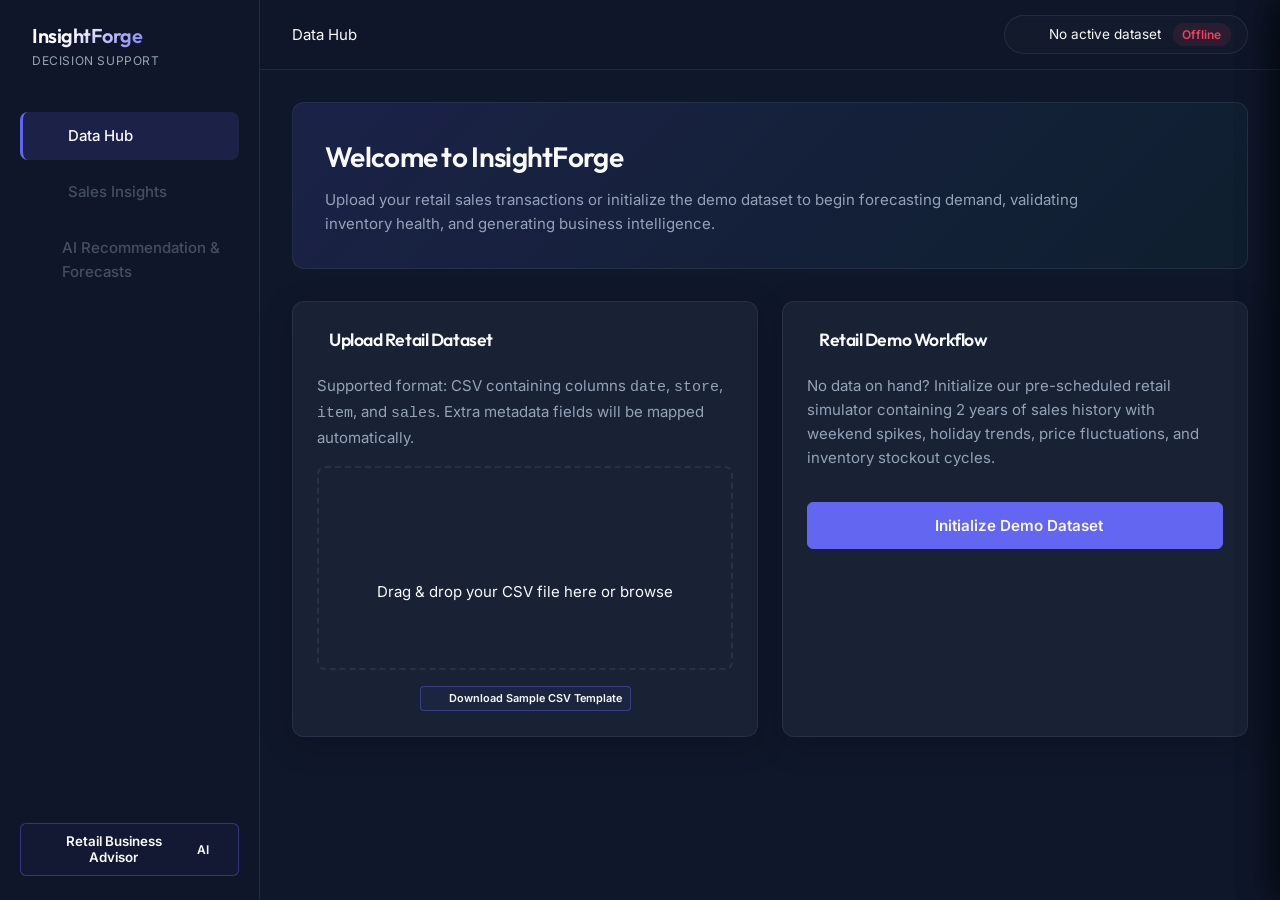
==== commit f61a9bf8: "feat: visual polish, chat resize, and Forecast page decluttering (Phase 4 - final) Design tokens & i" ====
--- a/frontend/index.html
+++ b/frontend/index.html
@@ -105,7 +105,7 @@
                                     <span class="file-info" id="selected-file-info"></span>
                                 </div>
                                 <div style="margin-top: 1rem; text-align: center;">
-                                    <a href="http://127.0.0.1:8000/api/dataset/template" download class="btn btn-secondary btn-xs" id="download-template-link" style="text-decoration: none; display: inline-flex; align-items: center; gap: 4px; padding: 4px 10px; font-size: 0.7rem; border-radius: 4px; background: rgba(255,255,255,0.05); border: 1px solid rgba(255,255,255,0.1); color: var(--text-secondary); cursor: pointer; transition: all 0.2s;">
+                                    <a href="http://127.0.0.1:8000/api/dataset/template" download class="btn btn-secondary btn-xs" id="download-template-link">
                                         <i data-lucide="download" style="width: 12px; height: 12px; vertical-align: middle;"></i> Download Sample CSV Template
                                     </a>
                                 </div>
@@ -281,7 +281,7 @@
                                     <span>Generating sales trendline...</span>
                                 </div>
                             </div>
-                            <div class="ai-observation-box mt-4" style="background: rgba(99, 102, 241, 0.03); border: 1px solid rgba(99, 102, 241, 0.1); border-radius: 6px; padding: 12px; margin-top: 12px;">
+                            <div class="ai-observation-box mt-4">
                                 <div class="flex-row align-center gap-2 mb-1">
                                     <i data-lucide="bot" class="accent-color" style="width: 14px; height: 14px;"></i>
                                     <strong class="text-xs text-primary">Retail Assistant Observation: Sales Trend</strong>
@@ -301,7 +301,7 @@
                                 <button class="btn btn-icon explain-chart-btn" data-chart="correlation_matrix"><i data-lucide="sparkles"></i> Explain</button>
                             </div>
                             <div class="card-body">
-                                <div class="ai-observation-box" style="background: rgba(99, 102, 241, 0.03); border: 1px solid rgba(99, 102, 241, 0.1); border-radius: 6px; padding: 12px;">
+                                <div class="ai-observation-box">
                                     <div class="flex-row align-center gap-2 mb-1">
                                         <i data-lucide="bot" class="accent-color" style="width: 14px; height: 14px;"></i>
                                         <strong class="text-xs text-primary">Sales are strongly influenced by</strong>
@@ -341,7 +341,7 @@
                                     <span>Computing weekly profile...</span>
                                 </div>
                             </div>
-                            <div class="ai-observation-box mt-4" style="background: rgba(99, 102, 241, 0.03); border: 1px solid rgba(99, 102, 241, 0.1); border-radius: 6px; padding: 12px; margin-top: 12px;">
+                            <div class="ai-observation-box mt-4">
                                 <div class="flex-row align-center gap-2 mb-1">
                                     <i data-lucide="bot" class="accent-color" style="width: 14px; height: 14px;"></i>
                                     <strong class="text-xs text-primary">Retail Assistant Observation: Weekly Profile</strong>
@@ -367,7 +367,7 @@
                                     <span>Computing yearly seasonality...</span>
                                 </div>
                             </div>
-                            <div class="ai-observation-box mt-4" style="background: rgba(99, 102, 241, 0.03); border: 1px solid rgba(99, 102, 241, 0.1); border-radius: 6px; padding: 12px; margin-top: 12px;">
+                            <div class="ai-observation-box mt-4">
                                 <div class="flex-row align-center gap-2 mb-1">
                                     <i data-lucide="bot" class="accent-color" style="width: 14px; height: 14px;"></i>
                                     <strong class="text-xs text-primary">Retail Assistant Observation: Monthly Profile</strong>
@@ -601,37 +601,37 @@
                         <!-- TIER 2: Business Overview — supporting context for the recommendation above -->
                         <div>
                             <div class="tier-label"><i data-lucide="layout-grid" style="width:12px;height:12px;"></i>Business Overview</div>
-                            <div class="grid grid-6" style="display: grid; grid-template-columns: repeat(6, 1fr); gap: 1rem;">
+                            <div class="grid grid-6">
                             <!-- 1. Demand Outlook -->
-                            <div class="stat-box card glassmorphic text-center" style="padding: 1rem 0.5rem; display: flex; flex-direction: column; align-items: center; justify-content: center; min-height: 90px;">
-                                <span class="stat-label" style="font-size: 0.68rem; text-transform: uppercase; letter-spacing: 0.5px; opacity: 0.8; font-weight: 600;">Demand Outlook</span>
-                                <span class="stat-value text-primary mt-2 block" id="exec-demand-outlook" style="font-size: 1.15rem; font-weight: 700; color: var(--text-primary);">-</span>
+                            <div class="stat-box card glassmorphic text-center">
+                                <span class="stat-label">Demand Outlook</span>
+                                <span class="stat-value text-primary mt-2 block" id="exec-demand-outlook">-</span>
                             </div>
                             <!-- 2. Projected Revenue -->
-                            <div class="stat-box card glassmorphic text-center" style="padding: 1rem 0.5rem; display: flex; flex-direction: column; align-items: center; justify-content: center; min-height: 90px;">
-                                <span class="stat-label" style="font-size: 0.68rem; text-transform: uppercase; letter-spacing: 0.5px; opacity: 0.8; font-weight: 600;">Projected Revenue</span>
-                                <span class="stat-value text-primary mt-2 block" id="exec-projected-revenue" style="font-size: 1.15rem; font-weight: 700; color: var(--text-primary);">-</span>
+                            <div class="stat-box card glassmorphic text-center">
+                                <span class="stat-label">Projected Revenue</span>
+                                <span class="stat-value text-primary mt-2 block" id="exec-projected-revenue">-</span>
                             </div>
                             <!-- 3. Inventory Status -->
-                            <div class="stat-box card glassmorphic text-center" style="padding: 1rem 0.5rem; display: flex; flex-direction: column; align-items: center; justify-content: center; min-height: 90px;">
-                                <span class="stat-label" style="font-size: 0.68rem; text-transform: uppercase; letter-spacing: 0.5px; opacity: 0.8; font-weight: 600;">Inventory Status</span>
-                                <span class="stat-value mt-2 block" id="exec-inventory-status" style="font-size: 1.15rem; font-weight: 700; color: var(--text-primary);">-</span>
+                            <div class="stat-box card glassmorphic text-center">
+                                <span class="stat-label">Inventory Status</span>
+                                <span class="stat-value mt-2 block" id="exec-inventory-status">-</span>
                             </div>
                             <!-- 4. Potential Revenue Loss -->
-                            <div class="stat-box card glassmorphic text-center" style="padding: 1rem 0.5rem; display: flex; flex-direction: column; align-items: center; justify-content: center; min-height: 90px;">
-                                <span class="stat-label" style="font-size: 0.68rem; text-transform: uppercase; letter-spacing: 0.5px; opacity: 0.8; font-weight: 600;">Lost Revenue Risk</span>
-                                <span class="stat-value mt-2 block" id="exec-revenue-loss" style="font-size: 1.15rem; font-weight: 700; color: var(--text-primary);">-</span>
+                            <div class="stat-box card glassmorphic text-center">
+                                <span class="stat-label">Lost Revenue Risk</span>
+                                <span class="stat-value mt-2 block" id="exec-revenue-loss">-</span>
                             </div>
                             <!-- 5. Prediction Accuracy -->
-                            <div class="stat-box card glassmorphic text-center" style="padding: 1rem 0.5rem; display: flex; flex-direction: column; align-items: center; justify-content: center; min-height: 90px;">
-                                <span class="stat-label" style="font-size: 0.68rem; text-transform: uppercase; letter-spacing: 0.5px; opacity: 0.8; font-weight: 600;">Forecast Accuracy</span>
-                                <span class="stat-value text-primary mt-2 block" id="exec-prediction-accuracy" style="font-size: 1.15rem; font-weight: 700; color: var(--text-primary);">-</span>
-                                <span class="rating-badge mt-1" id="exec-prediction-accuracy-detail" style="margin-top: 4px;"></span>
+                            <div class="stat-box card glassmorphic text-center">
+                                <span class="stat-label">Forecast Accuracy</span>
+                                <span class="stat-value text-primary mt-2 block" id="exec-prediction-accuracy">-</span>
+                                <span class="rating-badge mt-1" id="exec-prediction-accuracy-detail"></span>
                             </div>
                             <!-- 6. Forecast Reliability -->
-                            <div class="stat-box card glassmorphic text-center" style="padding: 1rem 0.5rem; display: flex; flex-direction: column; align-items: center; justify-content: center; min-height: 90px;">
-                                <span class="stat-label" style="font-size: 0.68rem; text-transform: uppercase; letter-spacing: 0.5px; opacity: 0.8; font-weight: 600;">Forecast Reliability</span>
-                                <span class="stat-value text-primary mt-2 block" id="exec-forecast-reliability" style="font-size: 1.15rem; font-weight: 700; color: var(--text-primary);">-</span>
+                            <div class="stat-box card glassmorphic text-center">
+                                <span class="stat-label">Forecast Reliability</span>
+                                <span class="stat-value text-primary mt-2 block" id="exec-forecast-reliability">-</span>
                             </div>
                             </div>
                         </div>
@@ -719,7 +719,7 @@
                                             <label for="sim-price-slider" class="text-xs">Price Adjustment</label>
                                             <span class="text-xs success-color font-semibold" id="sim-price-val">Base Price (100%)</span>
                                         </div>
-                                        <input type="range" id="sim-price-slider" min="70" max="130" value="100" class="form-range" style="width: 100%; height: 6px; border-radius: 3px; accent-color: var(--accent); background: rgba(255,255,255,0.1); outline: none; cursor: pointer;">
+                                        <input type="range" id="sim-price-slider" min="70" max="130" value="100" class="form-range">
                                     </div>
 
                                     <!-- Promotion Calendar Overrides -->
@@ -728,7 +728,7 @@
                                             <span class="text-xs">Promotion Calendar Overrides (Days 1 - 30)</span>
                                             <button class="text-xs accent-color" id="clear-sim-promos-btn" style="background: none; border: none; cursor: pointer; text-decoration: underline;">Clear All</button>
                                         </div>
-                                        <div class="grid grid-10 gap-1" id="sim-promo-days-grid" style="grid-template-columns: repeat(10, 1fr);">
+                                        <div class="grid grid-10 gap-1" id="sim-promo-days-grid">
                                             <!-- checkboxes generated dynamically for 30 days -->
                                         </div>
                                     </div>
@@ -778,8 +778,11 @@
                         
                         <!-- Forecasting Right: Model Metrics & Info -->
                         <div class="flex-col gap-6">
-                             <!-- AI Recommendation Card -->
-                             <div class="card glassmorphic border-pulse">
+                             <!-- AI Recommendation + Decision Support — merged into one card (two
+                                  sections, one divider) since both answer the same underlying
+                                  question ("what should I do about this product?") and were
+                                  previously two separate cards with identical border-pulse styling. -->
+                             <div class="card glassmorphic border-pulse" id="decision-support-card">
                                  <div class="card-header">
                                      <div class="flex-row align-center gap-2">
                                          <i data-lucide="award" class="success-color"></i>
@@ -792,10 +795,9 @@
                                          <p class="text-sm text-secondary leading-relaxed" id="recommender-reason-text">Prophet is recommended due to lowest Mean Absolute Error.</p>
                                      </div>
                                  </div>
-                             </div>
-
-                             <!-- What should you do next? Panel -->
-                             <div class="card glassmorphic border-pulse" id="decision-support-card">
+
+                                 <div class="card-section-divider"></div>
+
                                  <div class="card-header flex-row align-center gap-2">
                                      <i data-lucide="shield-alert" class="accent-color"></i>
                                      <h3>What should you do next?</h3>
@@ -808,18 +810,18 @@
                                      </div>
 
                                      <!-- Reorder Recommendation details -->
-                                     <div class="flex-col gap-1" style="background: rgba(255,255,255,0.02); padding: 10px; border-radius: 6px; border: 1px solid rgba(255,255,255,0.05);">
+                                     <div class="flex-col gap-1 inset-panel">
                                          <span class="text-xs font-semibold text-primary">Replenishment Action:</span>
                                          <p class="text-xs text-secondary leading-relaxed mt-1" id="decision-action-text">No immediate reorder necessary.</p>
                                      </div>
 
                                      <!-- Financial Risk Metrics -->
                                      <div class="grid grid-2 gap-2 text-xs">
-                                         <div class="flex-col gap-0.5" style="background: rgba(255,255,255,0.01); padding: 6px 8px; border-radius: 4px; border: 1px solid rgba(255,255,255,0.03);">
+                                         <div class="flex-col gap-0.5 inset-panel inset-panel-sm">
                                              <span class="text-secondary text-2xs block">Projected Stockouts</span>
                                              <span class="font-semibold text-primary mt-1 block" id="decision-stockout-days">0 Days</span>
                                          </div>
-                                         <div class="flex-col gap-0.5" style="background: rgba(255,255,255,0.01); padding: 6px 8px; border-radius: 4px; border: 1px solid rgba(255,255,255,0.03);">
+                                         <div class="flex-col gap-0.5 inset-panel inset-panel-sm">
                                              <span class="text-secondary text-2xs block">Revenue at Risk</span>
                                              <span class="font-semibold text-primary mt-1 block" id="decision-revenue-risk">₹0.00</span>
                                          </div>
@@ -901,6 +903,7 @@
 
         <!-- Retail AI Assistant slide-out chat panel (collapsible) -->
         <aside class="chat-panel" id="chat-panel">
+            <div class="chat-resize-handle" id="chat-resize-handle" title="Drag to resize"></div>
             <div class="chat-panel-header">
                 <div class="chat-header-title">
                     <i data-lucide="message-square-code" class="accent-color"></i>
--- a/frontend/styles.css
+++ b/frontend/styles.css
@@ -27,11 +27,29 @@
     
     --font-heading: 'Outfit', sans-serif;
     --font-body: 'Inter', sans-serif;
-    
+
     --sidebar-width: 260px;
-    --chat-width: 380px;
+    --chat-width: 440px;
+    --chat-width-min: 380px;
+    --chat-width-max: 720px;
     --header-height: 70px;
     --transition-speed: 0.3s;
+
+    /* Spacing scale (Phase 4) — a consistent step used in place of one-off px margins/
+       paddings/gaps on pages touched by this redesign. Not retrofitted sitewide. */
+    --space-1: 4px;
+    --space-2: 8px;
+    --space-3: 12px;
+    --space-4: 16px;
+    --space-5: 20px;
+    --space-6: 24px;
+    --space-8: 32px;
+
+    /* Radius scale (Phase 4) — .card/.btn/.badge etc previously hardcoded 4px/6px/8px/
+       12px inconsistently; new/touched components use these named steps instead. */
+    --radius-sm: 4px;
+    --radius-md: 8px;
+    --radius-lg: 12px;
 }
 
 /* Reset and Globals */
@@ -376,6 +394,12 @@
     transition: all var(--transition-speed) ease;
 }
 
+/* .btn is also used on <a> tags (e.g. the CSV template download link) — anchors need
+   the underline explicitly suppressed since .btn itself doesn't reset it. */
+a.btn {
+    text-decoration: none;
+}
+
 .btn:hover {
     background-color: rgba(255, 255, 255, 0.1);
     border-color: rgba(255, 255, 255, 0.2);
@@ -636,7 +660,25 @@
 }
 
 .chat-panel.open {
-    right: 0;
+    right: 0 !important;
+}
+
+/* Drag handle on the panel's left edge — the panel is right-anchored, so dragging it
+   left increases width. Width itself has no transition (only `right` does, and that's
+   a fixed 0 while .open), so live-updating --chat-width during a drag doesn't lag. */
+.chat-resize-handle {
+    position: absolute;
+    top: 0;
+    left: -3px;
+    width: 6px;
+    height: 100%;
+    cursor: ew-resize;
+    z-index: 51;
+}
+.chat-resize-handle:hover,
+.chat-resize-handle.dragging {
+    background: var(--accent);
+    opacity: 0.4;
 }
 
 .chat-panel-header {
@@ -1522,6 +1564,27 @@
     grid-template-columns: repeat(6, 1fr);
     gap: 1rem;
 }
+
+/* Executive Summary Board — a more compact stat-box variant than the default
+   (smaller value text, centered, fixed min-height) so six tiles fit one row.
+   Was previously six copies of the same inline style block per box (Phase 4 cleanup). */
+.grid-6 .stat-box {
+    padding: var(--space-4) var(--space-2);
+    align-items: center;
+    justify-content: center;
+    min-height: 90px;
+    gap: var(--space-1);
+}
+.grid-6 .stat-label {
+    font-size: 0.68rem;
+    text-transform: uppercase;
+    letter-spacing: 0.5px;
+    opacity: 0.8;
+    font-weight: 600;
+}
+.grid-6 .stat-value {
+    font-size: 1.15rem;
+}
 @media (max-width: 1024px) {
     .grid-6 {
         grid-template-columns: repeat(3, 1fr) !important;
@@ -1800,6 +1863,103 @@
     background: rgba(244, 63, 94, 0.1);
 }
 
+/* What-If Simulator — larger controls, same functionality (Phase 4). Native
+   <input type="range"> needs vendor-prefixed pseudo-elements to size the thumb
+   consistently; .form-range/.grid-10 previously existed only as inline styles. */
+.form-range {
+    width: 100%;
+    height: 8px;
+    border-radius: var(--radius-sm);
+    accent-color: var(--accent);
+    background: rgba(255, 255, 255, 0.1);
+    outline: none;
+    cursor: pointer;
+    -webkit-appearance: none;
+    appearance: none;
+}
+.form-range::-webkit-slider-thumb {
+    -webkit-appearance: none;
+    appearance: none;
+    width: 22px;
+    height: 22px;
+    border-radius: 50%;
+    background: var(--accent);
+    border: 3px solid var(--bg-main);
+    box-shadow: 0 0 0 1px var(--accent);
+    cursor: pointer;
+    transition: transform var(--transition-speed) ease;
+}
+.form-range::-webkit-slider-thumb:hover {
+    transform: scale(1.15);
+}
+.form-range::-moz-range-thumb {
+    width: 22px;
+    height: 22px;
+    border-radius: 50%;
+    background: var(--accent);
+    border: 3px solid var(--bg-main);
+    box-shadow: 0 0 0 1px var(--accent);
+    cursor: pointer;
+    transition: transform var(--transition-speed) ease;
+}
+.form-range::-moz-range-thumb:hover {
+    transform: scale(1.15);
+}
+
+.grid-10 {
+    display: grid;
+    grid-template-columns: repeat(10, 1fr);
+}
+
+/* Promotion day checkboxes — was 13x13px with 0.55rem labels, generated in
+   renderPromoCalendarGrid() (app.js). Larger touch targets, same functionality. */
+.sim-day-cell {
+    display: flex;
+    flex-direction: column;
+    align-items: center;
+    justify-content: center;
+    gap: var(--space-1);
+    border: 1px solid rgba(255, 255, 255, 0.05);
+    background: rgba(255, 255, 255, 0.02);
+    border-radius: var(--radius-sm);
+    padding: var(--space-2);
+}
+.sim-day-cell span {
+    font-size: 0.68rem;
+    color: var(--text-secondary);
+}
+.sim-day-cell input[type="checkbox"] {
+    width: 18px;
+    height: 18px;
+    accent-color: var(--accent);
+    cursor: pointer;
+}
+
+/* Card-section divider — for cards merged into two labeled sections (Phase 4),
+   e.g. the Forecast page's AI Recommendation + "What should you do next?" card. */
+.card-section-divider {
+    height: 1px;
+    background: var(--border-color);
+    margin: var(--space-2) 0;
+}
+
+/* Small inset content panel used for secondary details inside a card body — was three
+   copies of the same inline style block with only the opacity/padding varying (Phase 4
+   cleanup). Default is the slightly more prominent variant; -sm is for the smaller
+   side-by-side metric tiles. */
+.inset-panel {
+    background: rgba(255, 255, 255, 0.02);
+    padding: var(--space-3);
+    border-radius: var(--radius-sm);
+    border: 1px solid rgba(255, 255, 255, 0.05);
+}
+.inset-panel-sm {
+    background: rgba(255, 255, 255, 0.01);
+    padding: var(--space-2) 8px;
+    border-radius: var(--radius-sm);
+    border: 1px solid rgba(255, 255, 255, 0.03);
+}
+
 /* Pre-Training AI Preview card (Phase 3) */
 .pretrain-card {
     border-left: 3px solid var(--accent);
@@ -1812,6 +1972,26 @@
     letter-spacing: 0.03em;
     color: var(--accent-light);
 }
+
+/* Markdown lists/headings inside chat messages (Phase 4 — renderMarkdownSafely()) */
+.message-content ul,
+.message-content ol {
+    margin: var(--space-1) 0 var(--space-2) var(--space-4);
+    padding: 0;
+}
+.message-content li {
+    margin-bottom: var(--space-1);
+    line-height: 1.4;
+}
+.chat-heading {
+    display: block;
+    font-family: var(--font-heading);
+    color: var(--text-primary);
+    margin-top: var(--space-2);
+}
+.chat-heading-1 { font-size: 1rem; }
+.chat-heading-2 { font-size: 0.92rem; }
+.chat-heading-3 { font-size: 0.85rem; }
 
 /* AI-generated chart embedded in a chat message bubble (Phase 2) */
 .chat-chart-container {
